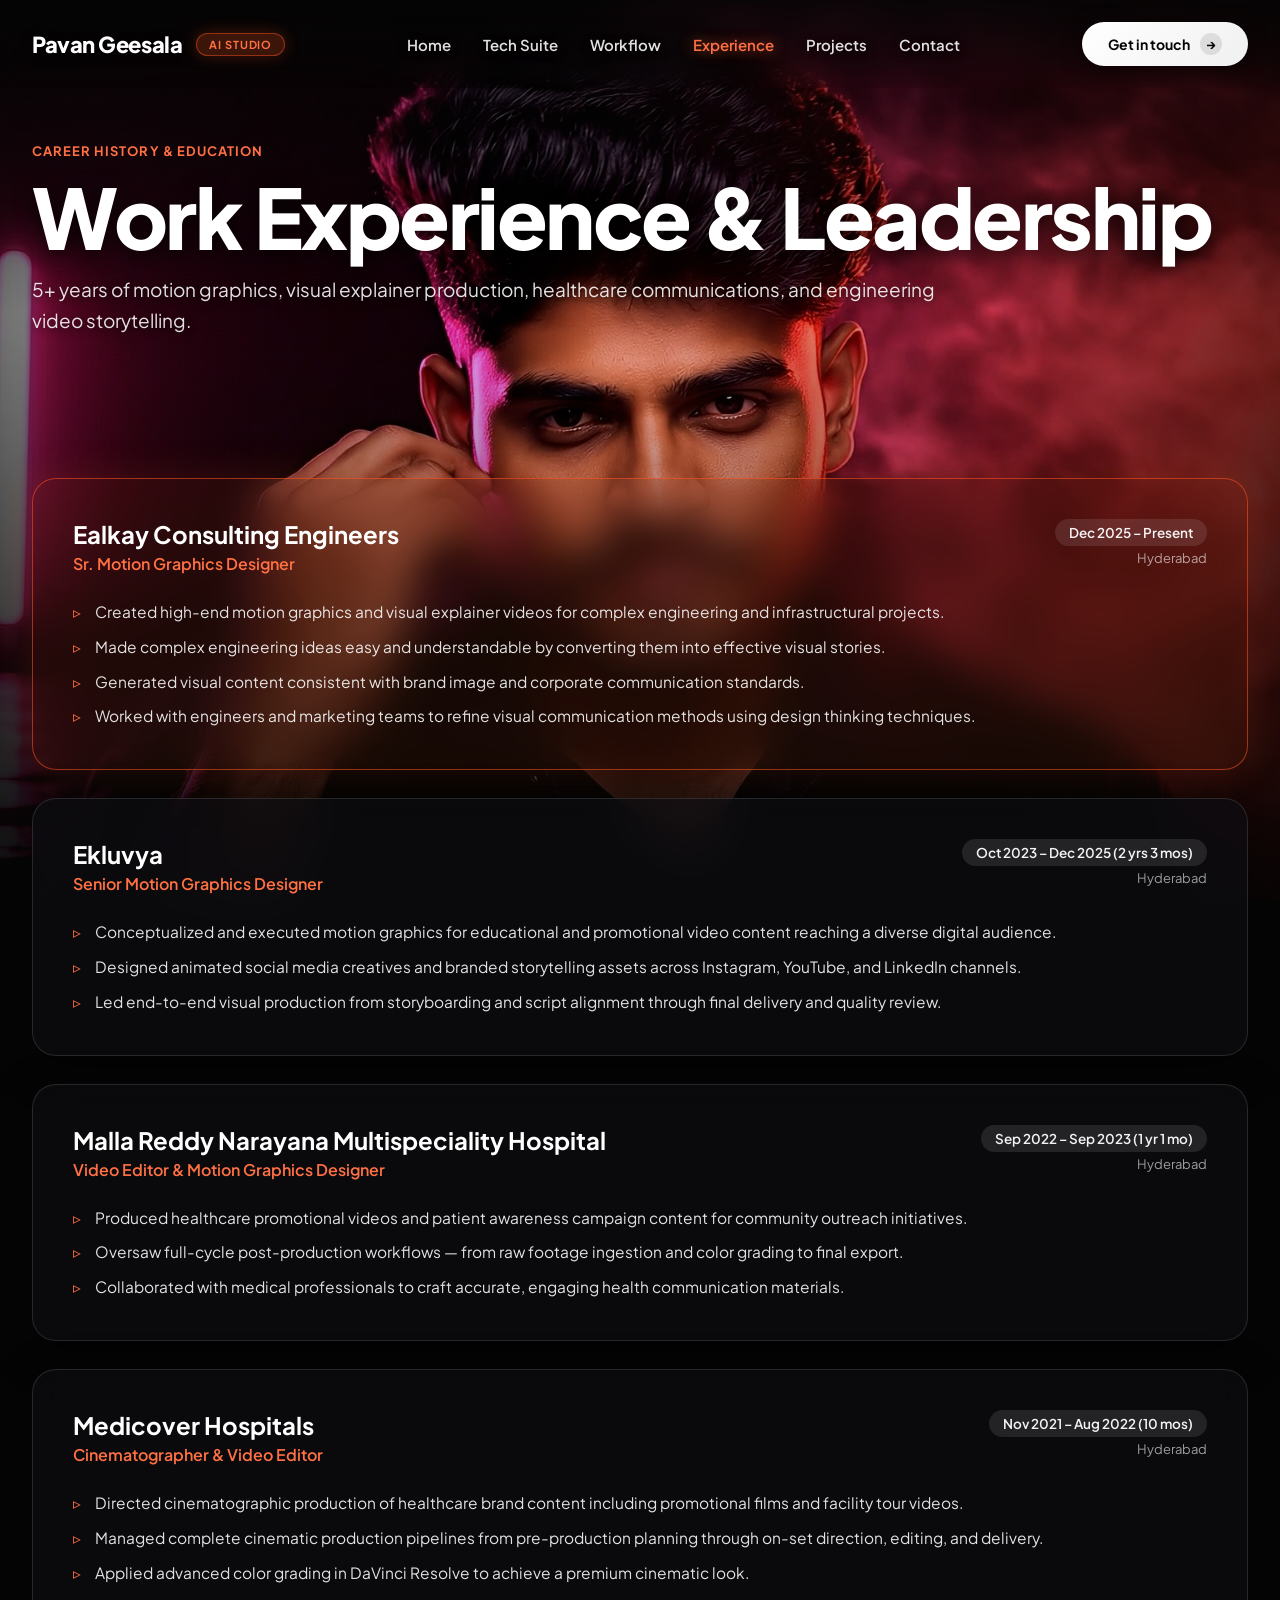
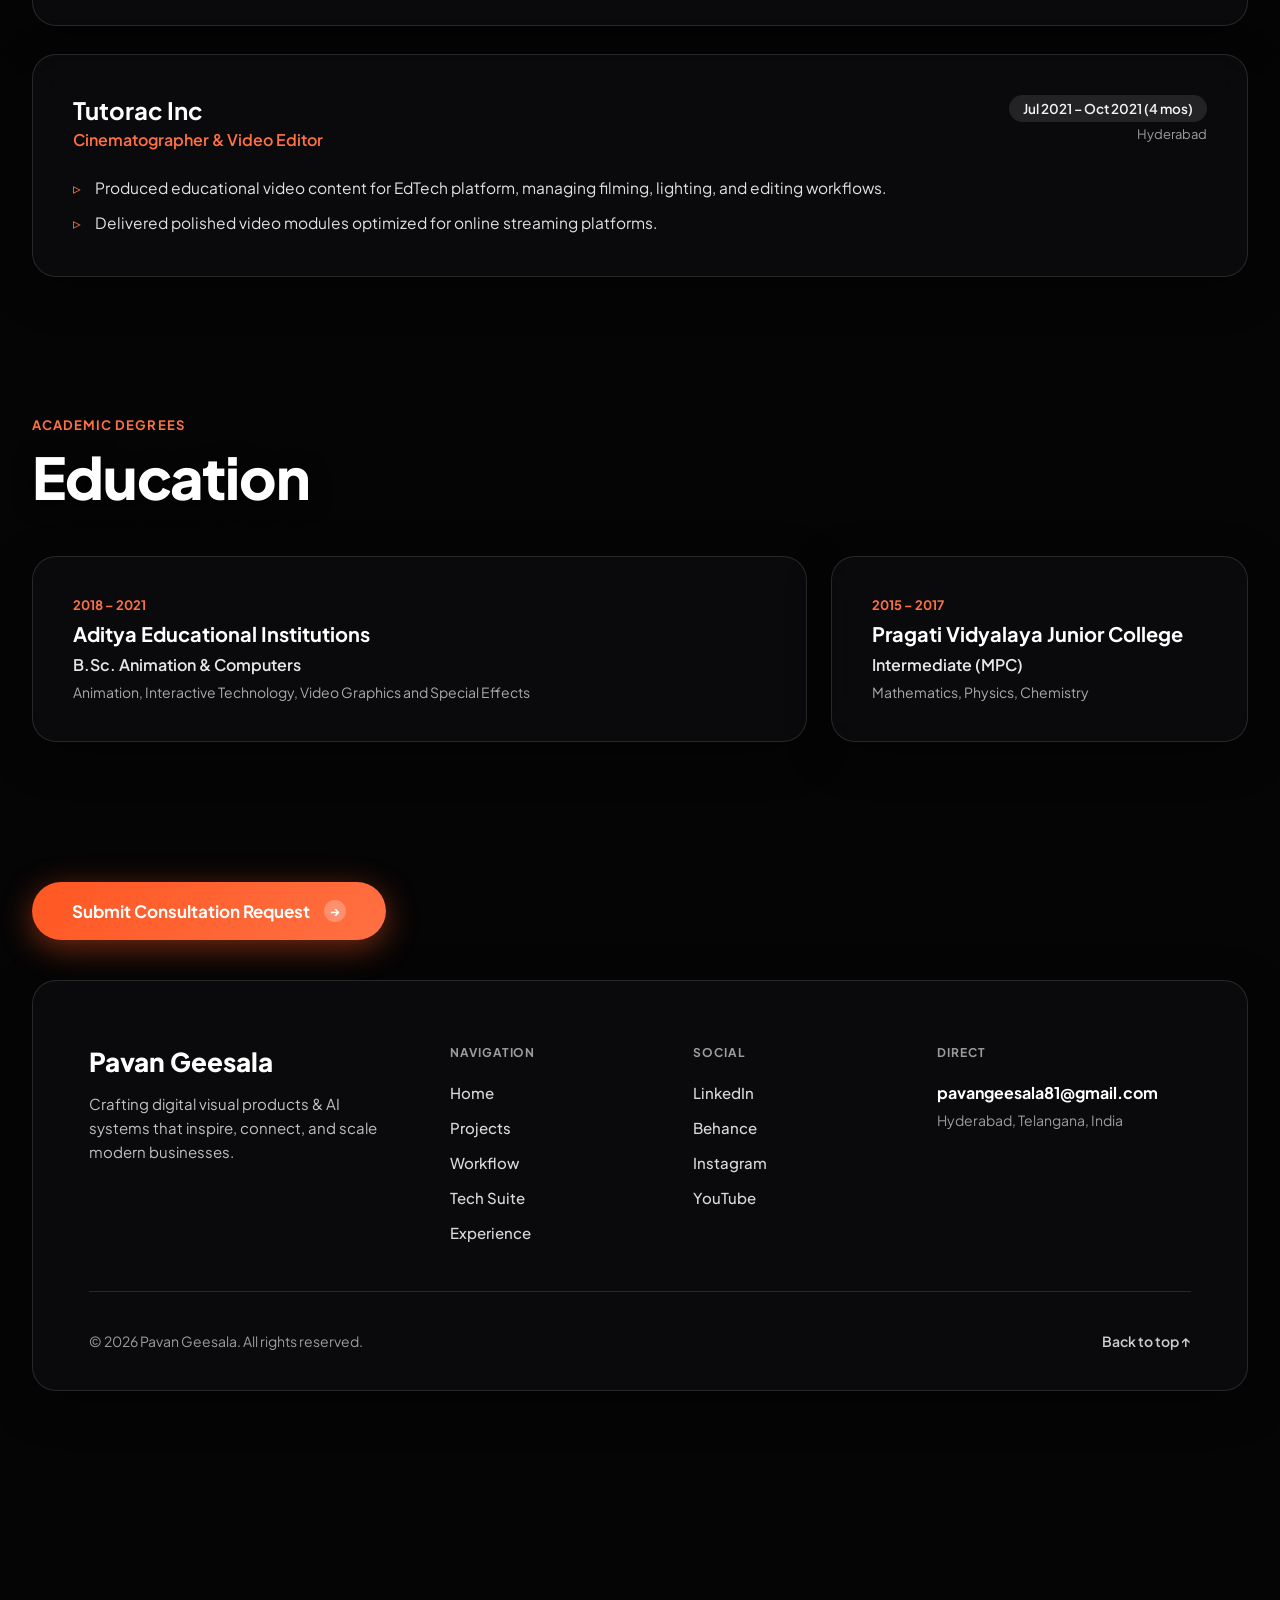
==== experience.html @ ea8c1fdd "Update portfolio case studies, custom visuals, and 240-frame scroll animation" ====
<!DOCTYPE html>
<html lang="en">
<head>
  <meta charset="UTF-8">
  <meta name="viewport" content="width=device-width, initial-scale=1.0">
  <title>Work Experience & Background — Pavan Geesala</title>
  <link rel="stylesheet" href="style.css">
  <link rel="preconnect" href="https://fonts.googleapis.com">
  <link rel="preconnect" href="https://fonts.gstatic.com" crossorigin>
  <link href="https://fonts.googleapis.com/css2?family=Plus+Jakarta+Sans:wght@300;400;500;600;700;800&family=JetBrains+Mono:wght@400;500&display=swap" rel="stylesheet">
</head>
<body>

  <!-- Loading Screen -->
  <div id="loader" class="loader-container">
    <div class="loader-content">
      <div class="spinner"></div>
      <div class="progress-bar-container">
        <div id="progress-bar" class="progress-bar"></div>
      </div>
      <span id="progress-text" class="progress-text">0%</span>
    </div>
  </div>

  <!-- Fixed Canvas background for smooth scroll animation -->
  <canvas id="hero-canvas"></canvas>

  <!-- Ambient Overlay -->
  <div class="canvas-overlay"></div>

  <!-- Fixed Header Navbar -->
  <header class="navbar">
    <div class="brand">
      <a href="index.html" class="logo">Pavan Geesala</a>
      <span class="logo-badge">AI Studio</span>
    </div>
    <nav class="nav-links">
      <a href="index.html">Home</a>
      <a href="tech-suite.html">Tech Suite</a>
      <a href="workflow.html">Workflow</a>
      <a href="experience.html" class="active">Experience</a>
      <a href="projects.html">Projects</a>
      <a href="#contact">Contact</a>
    </nav>
    <a href="#contact" class="btn-cta">
      Get in touch
      <span class="arrow-icon">→</span>
    </a>
  </header>

  <!-- Main Scrollable Content Layer -->
  <div class="content-wrapper">
    
    <section class="page-hero">
      <span class="section-tag">CAREER HISTORY & EDUCATION</span>
      <h1 class="page-title">Work Experience & Leadership</h1>
      <p class="page-subtitle">5+ years of motion graphics, visual explainer production, healthcare communications, and engineering video storytelling.</p>
    </section>

    <!-- Experience Timeline Section -->
    <section class="experience-section">
      <div class="experience-timeline">
        
        <!-- Ealkay Consulting -->
        <div class="exp-card glass-panel highlight-card">
          <div class="exp-header">
            <div>
              <h3>Ealkay Consulting Engineers</h3>
              <span class="exp-role">Sr. Motion Graphics Designer</span>
            </div>
            <div class="exp-time">
              <span class="time-badge">Dec 2025 – Present</span>
              <span class="location-text">Hyderabad</span>
            </div>
          </div>
          <ul class="exp-list">
            <li>Created high-end motion graphics and visual explainer videos for complex engineering and infrastructural projects.</li>
            <li>Made complex engineering ideas easy and understandable by converting them into effective visual stories.</li>
            <li>Generated visual content consistent with brand image and corporate communication standards.</li>
            <li>Worked with engineers and marketing teams to refine visual communication methods using design thinking techniques.</li>
          </ul>
        </div>

        <!-- Ekluvya -->
        <div class="exp-card glass-panel">
          <div class="exp-header">
            <div>
              <h3>Ekluvya</h3>
              <span class="exp-role">Senior Motion Graphics Designer</span>
            </div>
            <div class="exp-time">
              <span class="time-badge">Oct 2023 – Dec 2025 (2 yrs 3 mos)</span>
              <span class="location-text">Hyderabad</span>
            </div>
          </div>
          <ul class="exp-list">
            <li>Conceptualized and executed motion graphics for educational and promotional video content reaching a diverse digital audience.</li>
            <li>Designed animated social media creatives and branded storytelling assets across Instagram, YouTube, and LinkedIn channels.</li>
            <li>Led end-to-end visual production from storyboarding and script alignment through final delivery and quality review.</li>
          </ul>
        </div>

        <!-- Malla Reddy Narayana Multispeciality Hospital -->
        <div class="exp-card glass-panel">
          <div class="exp-header">
            <div>
              <h3>Malla Reddy Narayana Multispeciality Hospital</h3>
              <span class="exp-role">Video Editor & Motion Graphics Designer</span>
            </div>
            <div class="exp-time">
              <span class="time-badge">Sep 2022 – Sep 2023 (1 yr 1 mo)</span>
              <span class="location-text">Hyderabad</span>
            </div>
          </div>
          <ul class="exp-list">
            <li>Produced healthcare promotional videos and patient awareness campaign content for community outreach initiatives.</li>
            <li>Oversaw full-cycle post-production workflows — from raw footage ingestion and color grading to final export.</li>
            <li>Collaborated with medical professionals to craft accurate, engaging health communication materials.</li>
          </ul>
        </div>

        <!-- Medicover Hospitals -->
        <div class="exp-card glass-panel">
          <div class="exp-header">
            <div>
              <h3>Medicover Hospitals</h3>
              <span class="exp-role">Cinematographer & Video Editor</span>
            </div>
            <div class="exp-time">
              <span class="time-badge">Nov 2021 – Aug 2022 (10 mos)</span>
              <span class="location-text">Hyderabad</span>
            </div>
          </div>
          <ul class="exp-list">
            <li>Directed cinematographic production of healthcare brand content including promotional films and facility tour videos.</li>
            <li>Managed complete cinematic production pipelines from pre-production planning through on-set direction, editing, and delivery.</li>
            <li>Applied advanced color grading in DaVinci Resolve to achieve a premium cinematic look.</li>
          </ul>
        </div>

        <!-- Tutorac Inc -->
        <div class="exp-card glass-panel">
          <div class="exp-header">
            <div>
              <h3>Tutorac Inc</h3>
              <span class="exp-role">Cinematographer & Video Editor</span>
            </div>
            <div class="exp-time">
              <span class="time-badge">Jul 2021 – Oct 2021 (4 mos)</span>
              <span class="location-text">Hyderabad</span>
            </div>
          </div>
          <ul class="exp-list">
            <li>Produced educational video content for EdTech platform, managing filming, lighting, and editing workflows.</li>
            <li>Delivered polished video modules optimized for online streaming platforms.</li>
          </ul>
        </div>

      </div>
    </section>

    <!-- Academic Background Section -->
    <section class="education-section">
      <div class="section-head">
        <span class="section-tag">ACADEMIC DEGREES</span>
        <h2 class="section-title">Education</h2>
      </div>

      <div class="edu-grid">
        <div class="edu-card glass-panel">
          <span class="edu-year">2018 – 2021</span>
          <h3>Aditya Educational Institutions</h3>
          <p class="edu-degree">B.Sc. Animation & Computers</p>
          <p class="edu-sub">Animation, Interactive Technology, Video Graphics and Special Effects</p>
        </div>

        <div class="edu-card glass-panel">
          <span class="edu-year">2015 – 2017</span>
          <h3>Pragati Vidyalaya Junior College</h3>
          <p class="edu-degree">Intermediate (MPC)</p>
          <p class="edu-sub">Mathematics, Physics, Chemistry</p>
        </div>
      </div>
    </section>

    <!-- Consultation Bar & Footer -->
    <section id="contact" class="contact-section">
      <div class="consultation-bar">
        <a href="mailto:pavangeesala81@gmail.com" class="btn-consultation">
          Submit Consultation Request
          <span class="arrow-icon">→</span>
        </a>
      </div>

      <footer class="footer-grid glass-panel">
        <div class="footer-col brand-col">
          <h3 class="footer-logo">Pavan Geesala</h3>
          <p class="footer-desc">Crafting digital visual products & AI systems that inspire, connect, and scale modern businesses.</p>
        </div>

        <div class="footer-col">
          <h4 class="footer-heading">NAVIGATION</h4>
          <ul class="footer-links">
            <li><a href="index.html">Home</a></li>
            <li><a href="projects.html">Projects</a></li>
            <li><a href="workflow.html">Workflow</a></li>
            <li><a href="tech-suite.html">Tech Suite</a></li>
            <li><a href="experience.html">Experience</a></li>
          </ul>
        </div>

        <div class="footer-col">
          <h4 class="footer-heading">SOCIAL</h4>
          <ul class="footer-links">
            <li><a href="https://www.linkedin.com/in/pavan-geesala" target="_blank">LinkedIn</a></li>
            <li><a href="https://behance.net" target="_blank">Behance</a></li>
            <li><a href="https://instagram.com" target="_blank">Instagram</a></li>
            <li><a href="https://youtube.com" target="_blank">YouTube</a></li>
          </ul>
        </div>

        <div class="footer-col">
          <h4 class="footer-heading">DIRECT</h4>
          <a href="mailto:pavangeesala81@gmail.com" class="footer-email">pavangeesala81@gmail.com</a>
          <span class="footer-location">Hyderabad, Telangana, India</span>
        </div>

        <div class="footer-bottom">
          <span>© 2026 Pavan Geesala. All rights reserved.</span>
          <a href="#hero" class="back-to-top">Back to top ↑</a>
        </div>
      </footer>
    </section>

  </div>

  <script src="script.js"></script>
</body>
</html>
---- style.css ----
* {
  box-sizing: border-box;
  margin: 0;
  padding: 0;
}

html, body {
  width: 100%;
  min-height: 100vh;
  background-color: #050505;
  color: #ffffff;
  font-family: 'Plus Jakarta Sans', system-ui, -apple-system, BlinkMacSystemFont, sans-serif;
  overflow-x: hidden;
  overflow-y: auto;
  scroll-behavior: smooth;
  -webkit-font-smoothing: antialiased;
  -moz-osx-font-smoothing: grayscale;
}

/* Fixed Canvas Background */
#hero-canvas {
  position: fixed;
  top: 0;
  left: 0;
  width: 100vw;
  height: 100vh;
  object-fit: cover;
  z-index: 1;
  pointer-events: none;
  background-color: #050505;
}

/* Crystal-Clear Ambient Vignette — Leaves Subject Portrait 100% Illuminated & Visibly Sharp */
.canvas-overlay {
  position: fixed;
  top: 0;
  left: 0;
  width: 100vw;
  height: 100vh;
  background: radial-gradient(circle at 50% 45%, rgba(0, 0, 0, 0) 0%, rgba(5, 5, 5, 0.2) 45%, rgba(5, 5, 5, 0.78) 100%),
              linear-gradient(to bottom, rgba(5, 5, 5, 0.45) 0%, rgba(5, 5, 5, 0) 35%, rgba(5, 5, 5, 0.85) 100%);
  pointer-events: none;
  z-index: 2;
}

/* Preloader */
.loader-container {
  position: fixed;
  top: 0;
  left: 0;
  width: 100vw;
  height: 100vh;
  background-color: #050505;
  display: flex;
  justify-content: center;
  align-items: center;
  z-index: 9999;
  transition: opacity 0.6s cubic-bezier(0.16, 1, 0.3, 1), visibility 0.6s;
}

.loader-container.hidden {
  opacity: 0;
  visibility: hidden;
  pointer-events: none;
}

.loader-content {
  display: flex;
  flex-direction: column;
  align-items: center;
  gap: 20px;
  width: 260px;
}

.spinner {
  width: 44px;
  height: 44px;
  border: 3px solid rgba(255, 255, 255, 0.1);
  border-radius: 50%;
  border-top-color: #ff5722;
  animation: spin 0.8s linear infinite;
}

@keyframes spin {
  to { transform: rotate(360deg); }
}

.progress-bar-container {
  width: 100%;
  height: 4px;
  background: rgba(255, 255, 255, 0.1);
  border-radius: 2px;
  overflow: hidden;
}

.progress-bar {
  width: 0%;
  height: 100%;
  background: linear-gradient(90deg, #ff7043, #ff5722);
  border-radius: 2px;
  transition: width 0.15s ease-out;
}

.progress-text {
  font-size: 14px;
  color: rgba(255, 255, 255, 0.85);
  font-weight: 600;
}

/* Fixed Header Navbar */
.navbar {
  position: fixed;
  top: 0;
  left: 0;
  width: 100%;
  display: flex;
  justify-content: space-between;
  align-items: center;
  padding: 22px 64px;
  z-index: 100;
  background: linear-gradient(to bottom, rgba(5, 5, 5, 0.88) 0%, rgba(5, 5, 5, 0.35) 70%, rgba(5, 5, 5, 0) 100%);
  backdrop-filter: blur(16px);
  -webkit-backdrop-filter: blur(16px);
}

.brand {
  display: flex;
  align-items: center;
  gap: 14px;
}

.logo {
  font-size: 22px;
  font-weight: 800;
  letter-spacing: -0.02em;
  color: #ffffff;
  text-decoration: none;
  text-shadow: 0 2px 12px rgba(0, 0, 0, 0.9);
}

.logo-badge {
  font-size: 11px;
  font-weight: 700;
  text-transform: uppercase;
  letter-spacing: 0.08em;
  padding: 4px 12px;
  border-radius: 999px;
  background: rgba(255, 87, 34, 0.22);
  color: #ff7043;
  border: 1px solid rgba(255, 87, 34, 0.45);
  box-shadow: 0 0 16px rgba(255, 87, 34, 0.25);
}

.nav-links {
  display: flex;
  gap: 32px;
  align-items: center;
}

.nav-links a {
  color: rgba(255, 255, 255, 0.88);
  text-decoration: none;
  font-size: 15px;
  font-weight: 600;
  transition: color 0.2s ease, text-shadow 0.2s ease;
  text-shadow: 0 2px 10px rgba(0, 0, 0, 0.9);
}

.nav-links a:hover,
.nav-links a.active {
  color: #ff7043;
  text-shadow: 0 0 14px rgba(255, 112, 67, 0.7);
}

/* Pill CTA Button */
.btn-cta {
  display: inline-flex;
  align-items: center;
  gap: 10px;
  padding: 11px 26px;
  border-radius: 999px;
  background: linear-gradient(135deg, #ffffff, #f0f0f0);
  color: #050505;
  font-weight: 700;
  font-size: 14px;
  text-decoration: none;
  transition: transform 0.2s ease, box-shadow 0.2s ease;
  box-shadow: 0 4px 20px rgba(0, 0, 0, 0.5);
}

.btn-cta:hover {
  transform: translateY(-2px);
  box-shadow: 0 8px 28px rgba(255, 87, 34, 0.5);
}

.arrow-icon {
  display: flex;
  align-items: center;
  justify-content: center;
  width: 22px;
  height: 22px;
  background: rgba(5, 5, 5, 0.1);
  color: #050505;
  border-radius: 50%;
  font-size: 13px;
  font-weight: 700;
}

.btn-consultation .arrow-icon {
  background: rgba(255, 255, 255, 0.25);
  color: #ffffff;
}

/* Glass Panel Component */
.glass-panel {
  background: rgba(14, 14, 18, 0.68);
  backdrop-filter: blur(20px);
  -webkit-backdrop-filter: blur(20px);
  border: 1px solid rgba(255, 255, 255, 0.12);
  border-radius: 24px;
  padding: 40px;
  transition: border-color 0.3s ease, transform 0.3s ease, box-shadow 0.3s ease;
  width: 100%;
  box-shadow: 0 12px 44px rgba(0, 0, 0, 0.4);
}

.glass-panel:hover {
  border-color: rgba(255, 112, 67, 0.55);
  box-shadow: 0 16px 56px rgba(0, 0, 0, 0.5);
}

.glass-panel.highlighted-panel,
.glass-panel.highlight-card {
  border-color: rgba(255, 87, 34, 0.55);
  background: rgba(255, 87, 34, 0.08);
  box-shadow: 0 0 40px rgba(255, 87, 34, 0.15);
}

/* Content Wrapper */
.content-wrapper {
  position: relative;
  z-index: 10;
  width: 100%;
  max-width: 1760px;
  margin: 0 auto;
  padding: 140px 64px 80vh;
  display: flex;
  flex-direction: column;
  gap: 140px;
}

/* Subpage Hero */
.page-hero {
  display: flex;
  flex-direction: column;
  gap: 16px;
  min-height: 22vh;
  justify-content: center;
}

.page-title {
  font-size: clamp(3rem, 6.5vw, 5.2rem);
  font-weight: 800;
  line-height: 1;
  letter-spacing: -0.03em;
  color: #ffffff;
  text-shadow: 0 4px 20px rgba(0, 0, 0, 0.8);
}

.page-subtitle {
  font-size: 19px;
  color: rgba(255, 255, 255, 0.88);
  line-height: 1.6;
  max-width: 950px;
  text-shadow: 0 2px 10px rgba(0, 0, 0, 0.7);
}

/* Hero Section — Floating Left-Aligned Creative Studio Panel */
.hero-section {
  display: flex;
  flex-direction: column;
  gap: 26px;
  min-height: 75vh;
  justify-content: center;
  width: 100%;
  max-width: 740px;
  margin-right: auto;
}

.hero-meta {
  display: flex;
  align-items: center;
  gap: 14px;
  flex-wrap: wrap;
}

.status-pill {
  display: inline-flex;
  align-items: center;
  gap: 10px;
  padding: 8px 20px;
  border-radius: 999px;
  background: rgba(34, 197, 94, 0.2);
  border: 1px solid rgba(34, 197, 94, 0.5);
  color: #4ade80;
  font-size: 14px;
  font-weight: 700;
  backdrop-filter: blur(14px);
  box-shadow: 0 0 24px rgba(34, 197, 94, 0.25);
}

.status-dot {
  width: 8px;
  height: 8px;
  border-radius: 50%;
  background-color: #22c55e;
  box-shadow: 0 0 12px #22c55e;
  animation: pulse 2s infinite;
}

@keyframes pulse {
  0%, 100% { opacity: 1; transform: scale(1); }
  50% { opacity: 0.5; transform: scale(0.85); }
}

.location-pill {
  font-size: 14px;
  font-weight: 600;
  color: rgba(255, 255, 255, 0.95);
  padding: 8px 20px;
  border-radius: 999px;
  background: rgba(14, 14, 18, 0.75);
  border: 1px solid rgba(255, 255, 255, 0.2);
  backdrop-filter: blur(14px);
  box-shadow: 0 4px 16px rgba(0, 0, 0, 0.4);
}

.hero-header-block {
  display: flex;
  flex-direction: column;
  gap: 8px;
}

.hero-name {
  font-size: clamp(3.8rem, 6.8vw, 6.2rem);
  font-weight: 800;
  line-height: 0.98;
  letter-spacing: -0.035em;
  background: linear-gradient(135deg, #ffffff 40%, #ff7043 100%);
  -webkit-background-clip: text;
  -webkit-text-fill-color: transparent;
  filter: drop-shadow(0 4px 20px rgba(0, 0, 0, 0.95));
}

.hero-subtitle {
  font-size: clamp(1.35rem, 2.5vw, 2rem);
  font-weight: 700;
  color: #ff7043;
  margin-top: 8px;
  letter-spacing: -0.01em;
  text-shadow: 0 2px 16px rgba(0, 0, 0, 0.95);
}

.accent-dot {
  color: rgba(255, 255, 255, 0.4);
  margin: 0 6px;
}

.hero-tagline {
  font-size: 18.5px;
  color: rgba(255, 255, 255, 0.92);
  line-height: 1.6;
  max-width: 680px;
  text-shadow: 0 2px 14px rgba(0, 0, 0, 0.9);
  background: rgba(14, 14, 18, 0.55);
  padding: 18px 26px;
  border-radius: 18px;
  backdrop-filter: blur(14px);
  -webkit-backdrop-filter: blur(14px);
  border: 1px solid rgba(255, 255, 255, 0.12);
  border-left: 4px solid #ff7043;
  box-shadow: 0 8px 32px rgba(0, 0, 0, 0.45);
}

.hero-tagline strong {
  color: #ffffff;
}

/* Specialization Chips */
.chips-grid {
  display: flex;
  flex-wrap: wrap;
  gap: 12px;
  margin-top: 6px;
}

.chip {
  padding: 10px 22px;
  border-radius: 999px;
  background: rgba(14, 14, 18, 0.72);
  border: 1px solid rgba(255, 255, 255, 0.18);
  font-size: 14.5px;
  font-weight: 600;
  color: #ffffff;
  backdrop-filter: blur(14px);
  -webkit-backdrop-filter: blur(14px);
  transition: background 0.2s ease, border-color 0.2s ease, transform 0.2s ease;
  box-shadow: 0 4px 16px rgba(0, 0, 0, 0.4);
}

.chip:hover {
  background: rgba(255, 87, 34, 0.28);
  border-color: rgba(255, 87, 34, 0.65);
  transform: translateY(-2px);
}

/* Metrics Row */
.metrics-row {
  display: grid;
  grid-template-columns: repeat(5, 1fr);
  gap: 16px;
  margin-top: 16px;
  width: 100%;
}

.metric-card {
  display: flex;
  flex-direction: column;
  gap: 8px;
  background: rgba(14, 14, 18, 0.72);
  backdrop-filter: blur(16px);
  border: 1px solid rgba(255, 255, 255, 0.14);
  border-radius: 20px;
  padding: 24px;
  width: 100%;
  box-shadow: 0 8px 30px rgba(0, 0, 0, 0.4);
  transition: border-color 0.3s ease, transform 0.3s ease;
}

.metric-card:hover {
  border-color: rgba(255, 112, 67, 0.6);
  transform: translateY(-3px);
}

.metric-num {
  font-size: 2.6rem;
  font-weight: 800;
  color: #ffffff;
  letter-spacing: -0.02em;
  background: linear-gradient(135deg, #ffffff, #ff7043);
  -webkit-background-clip: text;
  -webkit-text-fill-color: transparent;
}

.metric-label {
  font-size: 13px;
  font-weight: 600;
  color: rgba(255, 255, 255, 0.78);
  line-height: 1.4;
}

/* Section Common Titles */
.section-head {
  display: flex;
  flex-direction: column;
  gap: 12px;
  margin-bottom: 48px;
  width: 100%;
}

.section-tag {
  font-size: 13px;
  font-weight: 700;
  letter-spacing: 0.08em;
  color: #ff7043;
}

.section-title {
  font-size: clamp(2.2rem, 4.5vw, 3.6rem);
  font-weight: 800;
  line-height: 1.1;
  letter-spacing: -0.02em;
  color: #ffffff;
  text-shadow: 0 4px 20px rgba(0, 0, 0, 0.8);
}

/* Experience & Brands Marquee Bar */
.trusted-section {
  width: 100%;
}

.trusted-bar {
  display: flex;
  align-items: center;
  justify-content: space-between;
  gap: 40px;
  background: rgba(14, 14, 18, 0.72);
  backdrop-filter: blur(20px);
  border: 1px solid rgba(255, 255, 255, 0.14);
  border-radius: 24px;
  padding: 28px 48px;
  width: 100%;
  box-shadow: 0 10px 36px rgba(0, 0, 0, 0.4);
}

.trusted-label {
  font-size: 13px;
  font-weight: 700;
  text-transform: uppercase;
  letter-spacing: 0.06em;
  color: rgba(255, 255, 255, 0.65);
  line-height: 1.4;
  white-space: nowrap;
}

.brands-marquee {
  display: flex;
  align-items: center;
  justify-content: space-around;
  flex-grow: 1;
  gap: 32px;
  flex-wrap: wrap;
}

.brand-item span {
  font-size: 17px;
  font-weight: 700;
  color: #ffffff;
  letter-spacing: -0.01em;
  text-shadow: 0 2px 8px rgba(0, 0, 0, 0.6);
}

/* Tech Stack Grid */
.tech-grid {
  display: grid;
  grid-template-columns: repeat(3, 1fr);
  gap: 28px;
  width: 100%;
}

.tech-card {
  display: flex;
  flex-direction: column;
  gap: 20px;
  width: 100%;
}

.tech-icon {
  font-size: 36px;
}

.tech-card h3 {
  font-size: 21px;
  font-weight: 700;
  color: #ffffff;
}

.tech-list {
  list-style: none;
  display: flex;
  flex-direction: column;
  gap: 14px;
  margin-top: 8px;
}

.tech-list li {
  font-size: 15.5px;
  color: rgba(255, 255, 255, 0.9);
  display: flex;
  align-items: center;
  gap: 12px;
  font-weight: 500;
}

.tech-list li::before {
  content: "•";
  color: #ff7043;
  font-weight: bold;
  font-size: 20px;
}

/* 12-Stage Pipeline Grid */
.pipeline-grid {
  display: grid;
  grid-template-columns: repeat(6, 1fr);
  gap: 18px;
  width: 100%;
}

.pipe-step {
  background: rgba(14, 14, 18, 0.72);
  backdrop-filter: blur(14px);
  border: 1px solid rgba(255, 255, 255, 0.12);
  border-radius: 18px;
  padding: 24px 16px;
  display: flex;
  flex-direction: column;
  gap: 10px;
  align-items: center;
  text-align: center;
  transition: transform 0.2s ease, border-color 0.2s ease, box-shadow 0.2s ease;
  width: 100%;
}

.pipe-step:hover {
  transform: translateY(-4px);
  border-color: rgba(255, 112, 67, 0.6);
  box-shadow: 0 8px 24px rgba(255, 87, 34, 0.2);
}

.pipe-step.highlight-step {
  border-color: rgba(255, 87, 34, 0.65);
  background: rgba(255, 87, 34, 0.14);
  box-shadow: 0 0 24px rgba(255, 87, 34, 0.2);
}

.step-num {
  font-family: 'JetBrains Mono', monospace;
  font-size: 13px;
  font-weight: 700;
  color: #ff7043;
}

.step-name {
  font-size: 14px;
  font-weight: 700;
  color: #ffffff;
}

/* Case Studies Grid */
.projects-grid {
  display: grid;
  grid-template-columns: repeat(3, 1fr);
  gap: 28px;
  width: 100%;
}

.project-card {
  display: flex;
  flex-direction: column;
  gap: 18px;
  padding: 24px;
  width: 100%;
}

.project-img-wrap {
  width: 100%;
  aspect-ratio: 16 / 10;
  border-radius: 18px;
  overflow: hidden;
}

.project-img-wrap img {
  width: 100%;
  height: 100%;
  object-fit: cover;
  transition: transform 0.5s cubic-bezier(0.16, 1, 0.3, 1);
}

.project-card:hover .project-img-wrap img {
  transform: scale(1.06);
}

.project-info {
  display: flex;
  flex-direction: column;
  gap: 6px;
}

.project-cat {
  font-size: 12px;
  font-weight: 700;
  text-transform: uppercase;
  letter-spacing: 0.06em;
  color: #ff7043;
}

.project-info h3 {
  font-size: 20px;
  font-weight: 700;
  color: #ffffff;
}

.project-info p {
  font-size: 14px;
  color: rgba(255, 255, 255, 0.78);
  line-height: 1.5;
}

.project-tags {
  display: flex;
  flex-wrap: wrap;
  gap: 8px;
  margin-top: 10px;
}

.project-tags span {
  padding: 4px 12px;
  border-radius: 999px;
  background: rgba(255, 255, 255, 0.08);
  border: 1px solid rgba(255, 255, 255, 0.16);
  font-size: 12px;
  font-weight: 600;
  color: rgba(255, 255, 255, 0.95);
}

/* AI Creative Lab */
.lab-section {
  width: 100%;
}

.lab-box {
  padding: 56px;
  background: linear-gradient(135deg, rgba(255, 87, 34, 0.14), rgba(18, 18, 22, 0.75));
  border-color: rgba(255, 87, 34, 0.4);
  width: 100%;
  box-shadow: 0 0 50px rgba(255, 87, 34, 0.15);
}

.lab-content {
  display: flex;
  flex-direction: column;
  gap: 18px;
  max-width: 1000px;
}

.lab-content h2 {
  font-size: 36px;
  font-weight: 800;
  color: #ffffff;
}

.lab-content p {
  font-size: 17px;
  color: rgba(255, 255, 255, 0.88);
  line-height: 1.6;
}

.lab-tags {
  display: flex;
  flex-wrap: wrap;
  gap: 14px;
  margin-top: 14px;
}

.lab-tags span {
  padding: 10px 20px;
  border-radius: 999px;
  background: rgba(255, 255, 255, 0.08);
  border: 1px solid rgba(255, 255, 255, 0.16);
  font-size: 14px;
  font-weight: 600;
  color: #ffffff;
}

/* Experience Timeline */
.experience-timeline {
  display: flex;
  flex-direction: column;
  gap: 28px;
  width: 100%;
}

.exp-card {
  display: flex;
  flex-direction: column;
  gap: 18px;
  width: 100%;
}

.exp-header {
  display: flex;
  justify-content: space-between;
  align-items: flex-start;
  gap: 20px;
  flex-wrap: wrap;
}

.exp-header h3 {
  font-size: 24px;
  font-weight: 700;
  color: #ffffff;
}

.exp-role {
  display: block;
  font-size: 16px;
  font-weight: 600;
  color: #ff7043;
  margin-top: 4px;
}

.exp-time {
  display: flex;
  flex-direction: column;
  align-items: flex-end;
  gap: 4px;
}

.time-badge {
  font-size: 13.5px;
  font-weight: 600;
  color: rgba(255, 255, 255, 0.95);
  padding: 5px 14px;
  border-radius: 999px;
  background: rgba(255, 255, 255, 0.1);
}

.location-text {
  font-size: 13px;
  color: rgba(255, 255, 255, 0.6);
}

.exp-list {
  list-style: none;
  display: flex;
  flex-direction: column;
  gap: 10px;
  margin-top: 8px;
}

.exp-list li {
  font-size: 15.5px;
  color: rgba(255, 255, 255, 0.88);
  line-height: 1.6;
  position: relative;
  padding-left: 22px;
}

.exp-list li::before {
  content: "▹";
  position: absolute;
  left: 0;
  color: #ff7043;
  font-weight: bold;
}

/* Education Section */
.edu-grid {
  display: grid;
  grid-template-columns: 1.3fr 0.7fr;
  gap: 24px;
  width: 100%;
}

.edu-card {
  display: flex;
  flex-direction: column;
  gap: 8px;
}

.edu-year {
  font-size: 13px;
  font-weight: 700;
  color: #ff7043;
}

.edu-card h3 {
  font-size: 20px;
  font-weight: 700;
  color: #ffffff;
}

.edu-degree {
  font-size: 16px;
  font-weight: 600;
  color: rgba(255, 255, 255, 0.9);
}

.edu-sub {
  font-size: 14px;
  color: rgba(255, 255, 255, 0.65);
}

/* Consultation Request Bar */
.consultation-bar {
  display: flex;
  justify-content: flex-start;
  margin-bottom: 40px;
  width: 100%;
}

.btn-consultation {
  display: inline-flex;
  align-items: center;
  gap: 14px;
  padding: 18px 40px;
  border-radius: 999px;
  background: linear-gradient(135deg, #ff5722, #ff7043);
  color: #ffffff;
  font-size: 17px;
  font-weight: 700;
  text-decoration: none;
  box-shadow: 0 8px 32px rgba(255, 87, 34, 0.45);
  transition: transform 0.2s ease, box-shadow 0.2s ease;
}

.btn-consultation:hover {
  transform: translateY(-3px);
  box-shadow: 0 12px 36px rgba(255, 87, 34, 0.6);
}

/* 4-Column Footer */
.footer-grid {
  display: grid;
  grid-template-columns: 1.6fr 1fr 1fr 1.3fr;
  gap: 48px;
  padding: 64px 56px 40px;
  width: 100%;
}

.footer-col {
  display: flex;
  flex-direction: column;
}

.footer-logo {
  font-size: 26px;
  font-weight: 800;
  color: #ffffff;
  margin-bottom: 14px;
}

.footer-desc {
  font-size: 15px;
  color: rgba(255, 255, 255, 0.75);
  line-height: 1.6;
  max-width: 360px;
}

.footer-heading {
  font-size: 12px;
  font-weight: 700;
  letter-spacing: 0.08em;
  color: rgba(255, 255, 255, 0.6);
  margin-bottom: 22px;
}

.footer-links {
  list-style: none;
  display: flex;
  flex-direction: column;
  gap: 14px;
}

.footer-links a {
  color: rgba(255, 255, 255, 0.85);
  text-decoration: none;
  font-size: 15px;
  font-weight: 500;
  transition: color 0.2s ease;
}

.footer-links a:hover {
  color: #ff7043;
}

.footer-email {
  display: block;
  font-size: 16px;
  font-weight: 700;
  color: #ffffff;
  text-decoration: none;
  margin-bottom: 8px;
}

.footer-location {
  font-size: 14px;
  color: rgba(255, 255, 255, 0.6);
}

.footer-bottom {
  grid-column: 1 / -1;
  display: flex;
  justify-content: space-between;
  align-items: center;
  padding-top: 40px;
  border-top: 1px solid rgba(255, 255, 255, 0.12);
  font-size: 14px;
  color: rgba(255, 255, 255, 0.6);
}

.back-to-top {
  color: rgba(255, 255, 255, 0.8);
  text-decoration: none;
  font-weight: 600;
  transition: color 0.2s ease;
}

.back-to-top:hover {
  color: #ff7043;
}

/* Responsive Media Queries */
@media (max-width: 1280px) {
  .content-wrapper {
    padding-left: 32px;
    padding-right: 32px;
  }
  
  .navbar {
    padding-left: 32px;
    padding-right: 32px;
  }
  
  .hub-grid {
    grid-template-columns: repeat(2, 1fr);
  }
}

@media (max-width: 1024px) {
  .hero-section {
    max-width: 100%;
  }

  .tech-grid,
  .projects-grid,
  .pipeline-cards-grid,
  .edu-grid,
  .footer-grid {
    grid-template-columns: repeat(2, 1fr);
  }

  .metrics-row {
    grid-template-columns: repeat(3, 1fr);
  }

  .pipeline-grid {
    grid-template-columns: repeat(3, 1fr);
  }
}

@media (max-width: 768px) {
  .navbar {
    padding: 16px 20px;
  }

  .nav-links {
    display: none;
  }

  .content-wrapper {
    padding: 100px 20px 60vh;
    gap: 90px;
  }

  .tech-grid,
  .projects-grid,
  .pipeline-cards-grid,
  .hub-grid,
  .edu-grid,
  .footer-grid,
  .metrics-row {
    grid-template-columns: 1fr;
  }

  .exp-header {
    flex-direction: column;
    align-items: flex-start;
  }

  .exp-time {
    align-items: flex-start;
  }

  .footer-bottom {
    flex-direction: column;
    gap: 16px;
    align-items: flex-start;
  }
}
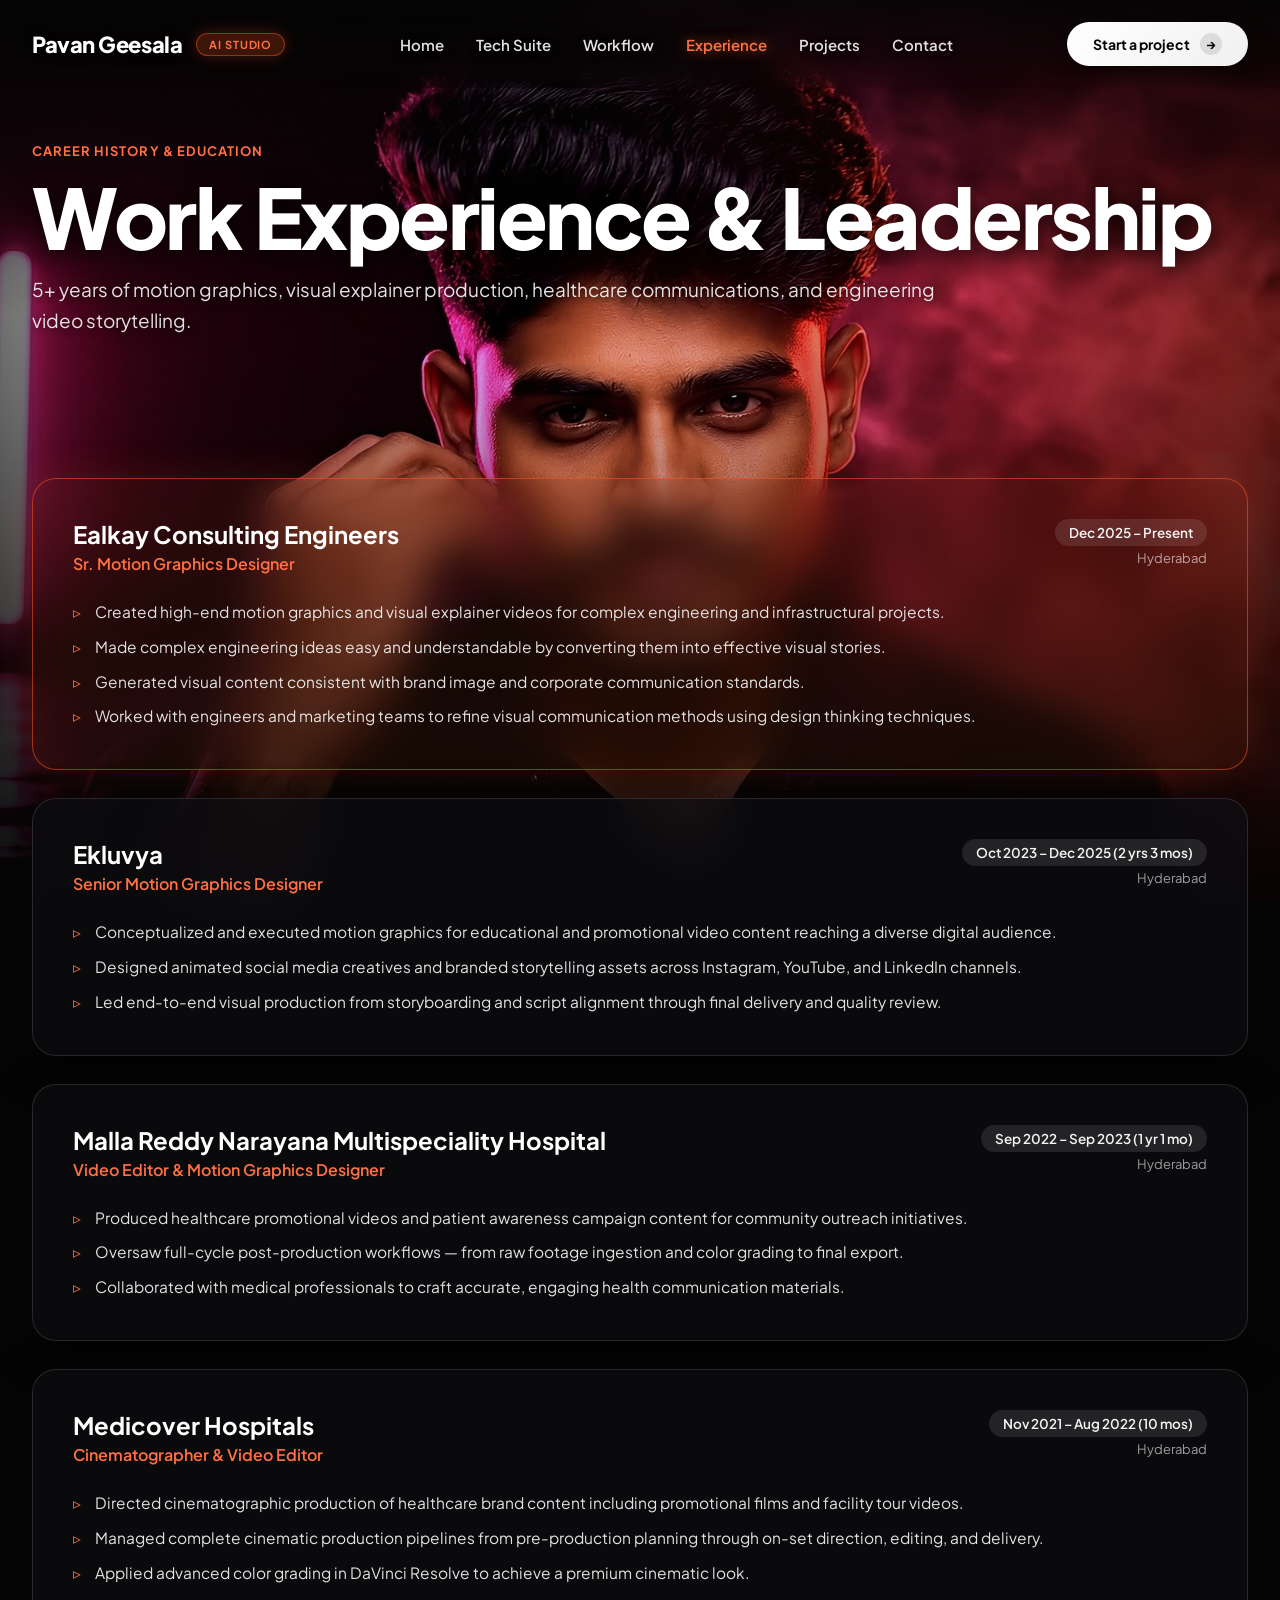
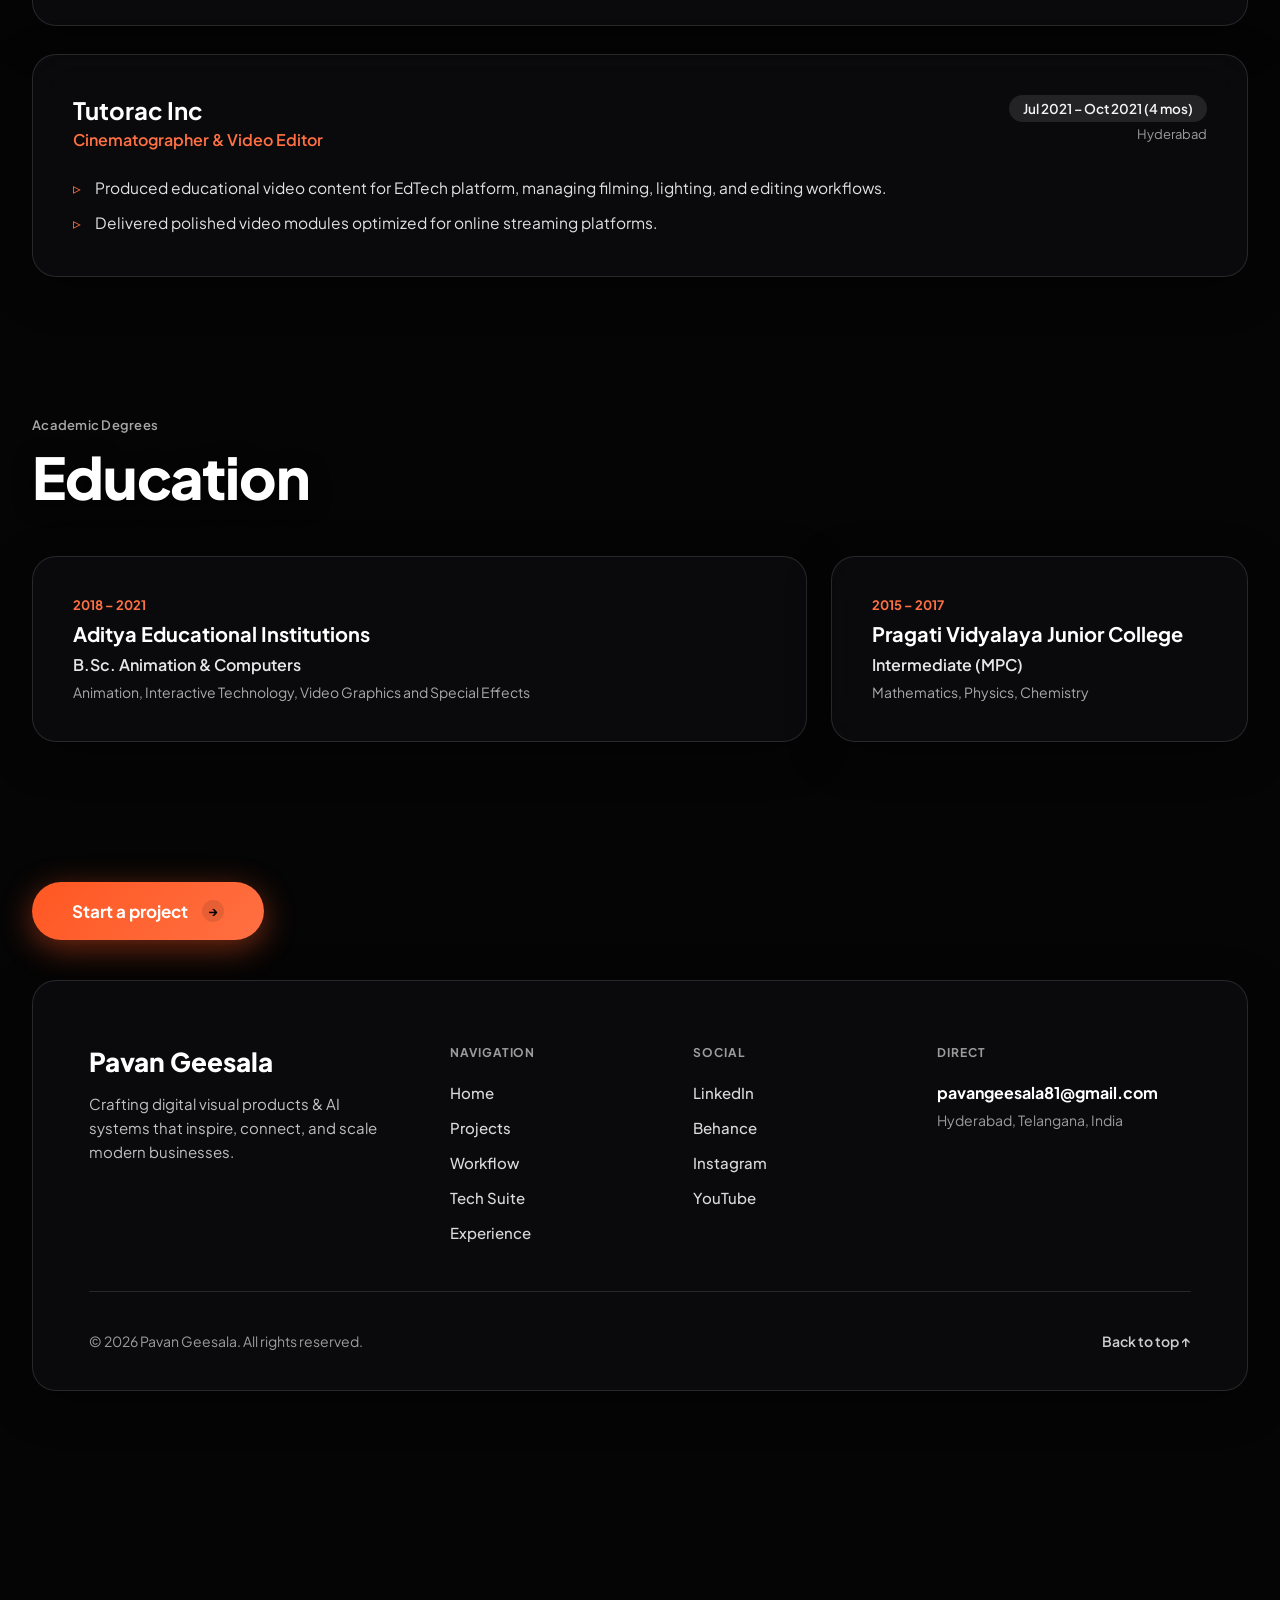
==== commit 31a914ab: "Refactor: Apple-style visual cleanup, SVG icons, unified CTAs, redesigned case study cards, and asse" ====
--- a/experience.html
+++ b/experience.html
@@ -43,7 +43,7 @@
       <a href="#contact">Contact</a>
     </nav>
     <a href="#contact" class="btn-cta">
-      Get in touch
+      Start a project
       <span class="arrow-icon">→</span>
     </a>
   </header>
@@ -162,7 +162,7 @@
     <!-- Academic Background Section -->
     <section class="education-section">
       <div class="section-head">
-        <span class="section-tag">ACADEMIC DEGREES</span>
+        <span class="sub-section-tag">Academic Degrees</span>
         <h2 class="section-title">Education</h2>
       </div>
 
@@ -187,7 +187,7 @@
     <section id="contact" class="contact-section">
       <div class="consultation-bar">
         <a href="mailto:pavangeesala81@gmail.com" class="btn-consultation">
-          Submit Consultation Request
+          Start a project
           <span class="arrow-icon">→</span>
         </a>
       </div>
--- a/style.css
+++ b/style.css
@@ -206,9 +206,24 @@
   font-weight: 700;
 }
 
-.btn-consultation .arrow-icon {
-  background: rgba(255, 255, 255, 0.25);
-  color: #ffffff;
+/* UI Icon Utility */
+.ui-icon {
+  width: 18px;
+  height: 18px;
+  display: inline-block;
+  vertical-align: -3px;
+  stroke-width: 1.75;
+  stroke: currentColor;
+  fill: none;
+  flex-shrink: 0;
+}
+
+.sub-section-tag {
+  font-size: 13px;
+  font-weight: 600;
+  letter-spacing: 0.02em;
+  color: rgba(255, 255, 255, 0.65);
+  text-transform: none;
 }
 
 /* Glass Panel Component */
@@ -638,70 +653,128 @@
 .project-card {
   display: flex;
   flex-direction: column;
-  gap: 18px;
-  padding: 24px;
-  width: 100%;
-}
-
-.project-img-wrap {
-  width: 100%;
-  aspect-ratio: 16 / 10;
+  background: rgba(14, 14, 18, 0.72);
+  backdrop-filter: blur(16px);
+  -webkit-backdrop-filter: blur(16px);
+  border: 1px solid rgba(255, 255, 255, 0.12);
   border-radius: 18px;
   overflow: hidden;
+  box-shadow: none;
+  transition: border-color 0.25s ease, transform 0.25s ease;
+  width: 100%;
+}
+
+.project-card:hover {
+  border-color: rgba(255, 112, 67, 0.5);
+  transform: translateY(-3px);
+}
+
+.project-img-wrap {
+  position: relative;
+  width: 100%;
+  aspect-ratio: 16 / 10;
+  overflow: hidden;
+  background: rgba(0, 0, 0, 0.4);
 }
 
 .project-img-wrap img {
   width: 100%;
   height: 100%;
   object-fit: cover;
-  transition: transform 0.5s cubic-bezier(0.16, 1, 0.3, 1);
+  transition: transform 0.4s ease;
 }
 
 .project-card:hover .project-img-wrap img {
-  transform: scale(1.06);
-}
-
-.project-info {
-  display: flex;
-  flex-direction: column;
-  gap: 6px;
-}
-
-.project-cat {
-  font-size: 12px;
-  font-weight: 700;
-  text-transform: uppercase;
-  letter-spacing: 0.06em;
-  color: #ff7043;
-}
-
-.project-info h3 {
-  font-size: 20px;
-  font-weight: 700;
-  color: #ffffff;
-}
-
-.project-info p {
-  font-size: 14px;
-  color: rgba(255, 255, 255, 0.78);
-  line-height: 1.5;
-}
-
-.project-tags {
-  display: flex;
-  flex-wrap: wrap;
-  gap: 8px;
-  margin-top: 10px;
-}
-
-.project-tags span {
+  transform: scale(1.04);
+}
+
+.project-cat-pill {
+  position: absolute;
+  top: 14px;
+  left: 14px;
   padding: 4px 12px;
   border-radius: 999px;
-  background: rgba(255, 255, 255, 0.08);
-  border: 1px solid rgba(255, 255, 255, 0.16);
+  background: rgba(5, 5, 5, 0.78);
+  backdrop-filter: blur(8px);
+  -webkit-backdrop-filter: blur(8px);
+  border: 1px solid rgba(255, 255, 255, 0.18);
+  font-size: 11px;
+  font-weight: 600;
+  color: #ff7043;
+  letter-spacing: 0.02em;
+}
+
+.project-body {
+  padding: 20px 22px 16px;
+  display: flex;
+  flex-direction: column;
+  gap: 8px;
+  flex-grow: 1;
+}
+
+.project-title {
+  font-size: 18px;
+  font-weight: 600;
+  color: #ffffff;
+  margin: 0;
+}
+
+.project-desc {
+  font-size: 14px;
+  color: rgba(255, 255, 255, 0.72);
+  line-height: 1.45;
+  margin: 0;
+  display: -webkit-box;
+  -webkit-line-clamp: 2;
+  -webkit-box-orient: vertical;
+  overflow: hidden;
+}
+
+.project-tags {
+  display: flex;
+  flex-wrap: wrap;
+  gap: 6px;
+  margin-top: 6px;
+}
+
+.project-tags span {
+  padding: 3px 10px;
+  border-radius: 999px;
+  background: rgba(255, 255, 255, 0.06);
+  border: 1px solid rgba(255, 255, 255, 0.12);
+  font-size: 11.5px;
+  font-weight: 500;
+  color: rgba(255, 255, 255, 0.85);
+}
+
+.project-tags span:nth-child(n+3) {
+  display: none;
+}
+
+.project-footer {
+  display: flex;
+  align-items: center;
+  justify-content: space-between;
+  padding: 12px 22px;
+  border-top: 0.5px solid rgba(255, 255, 255, 0.1);
+  background: rgba(255, 255, 255, 0.02);
+}
+
+.project-footer .footer-label {
   font-size: 12px;
-  font-weight: 600;
-  color: rgba(255, 255, 255, 0.95);
+  color: rgba(255, 255, 255, 0.5);
+  font-weight: 500;
+}
+
+.project-footer .footer-action {
+  font-size: 13px;
+  font-weight: 600;
+  color: #ff7043;
+  transition: color 0.2s ease;
+}
+
+.project-card:hover .project-footer .footer-action {
+  color: #ff8a65;
 }
 
 /* AI Creative Lab */
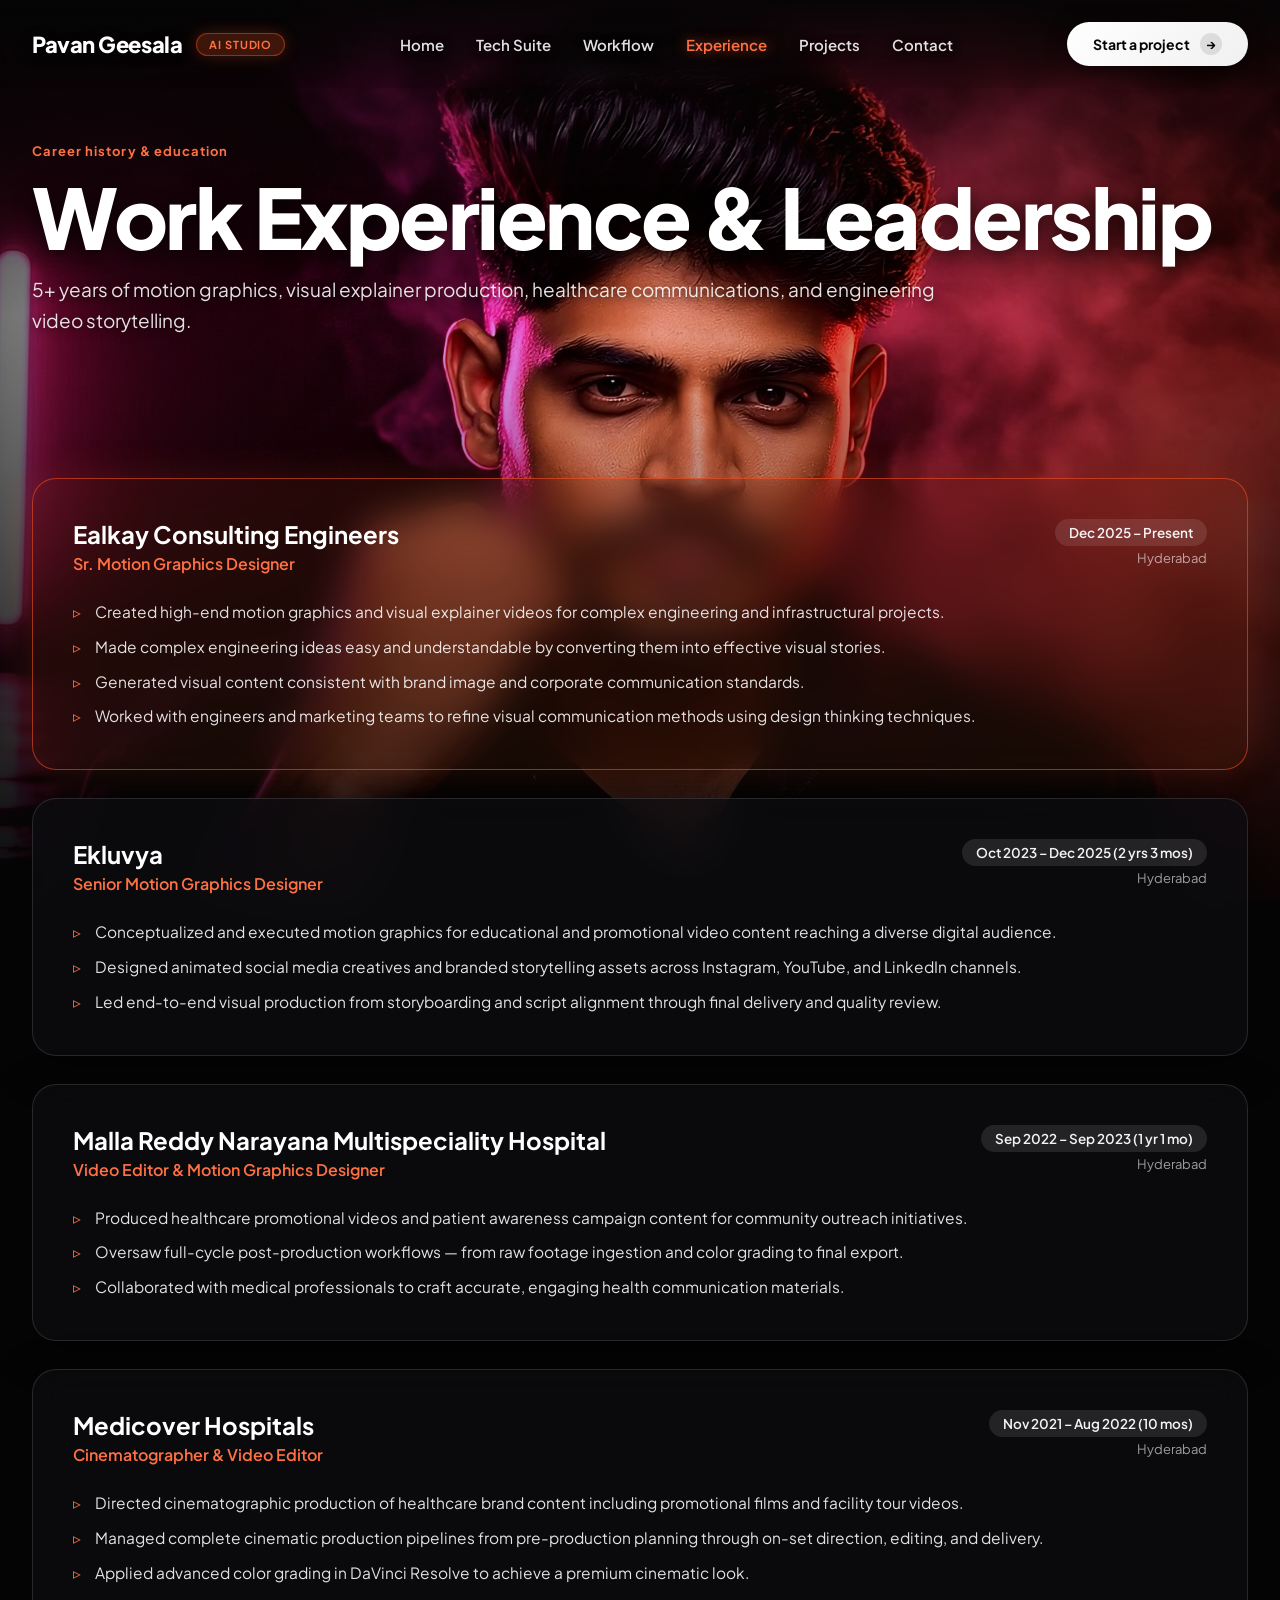
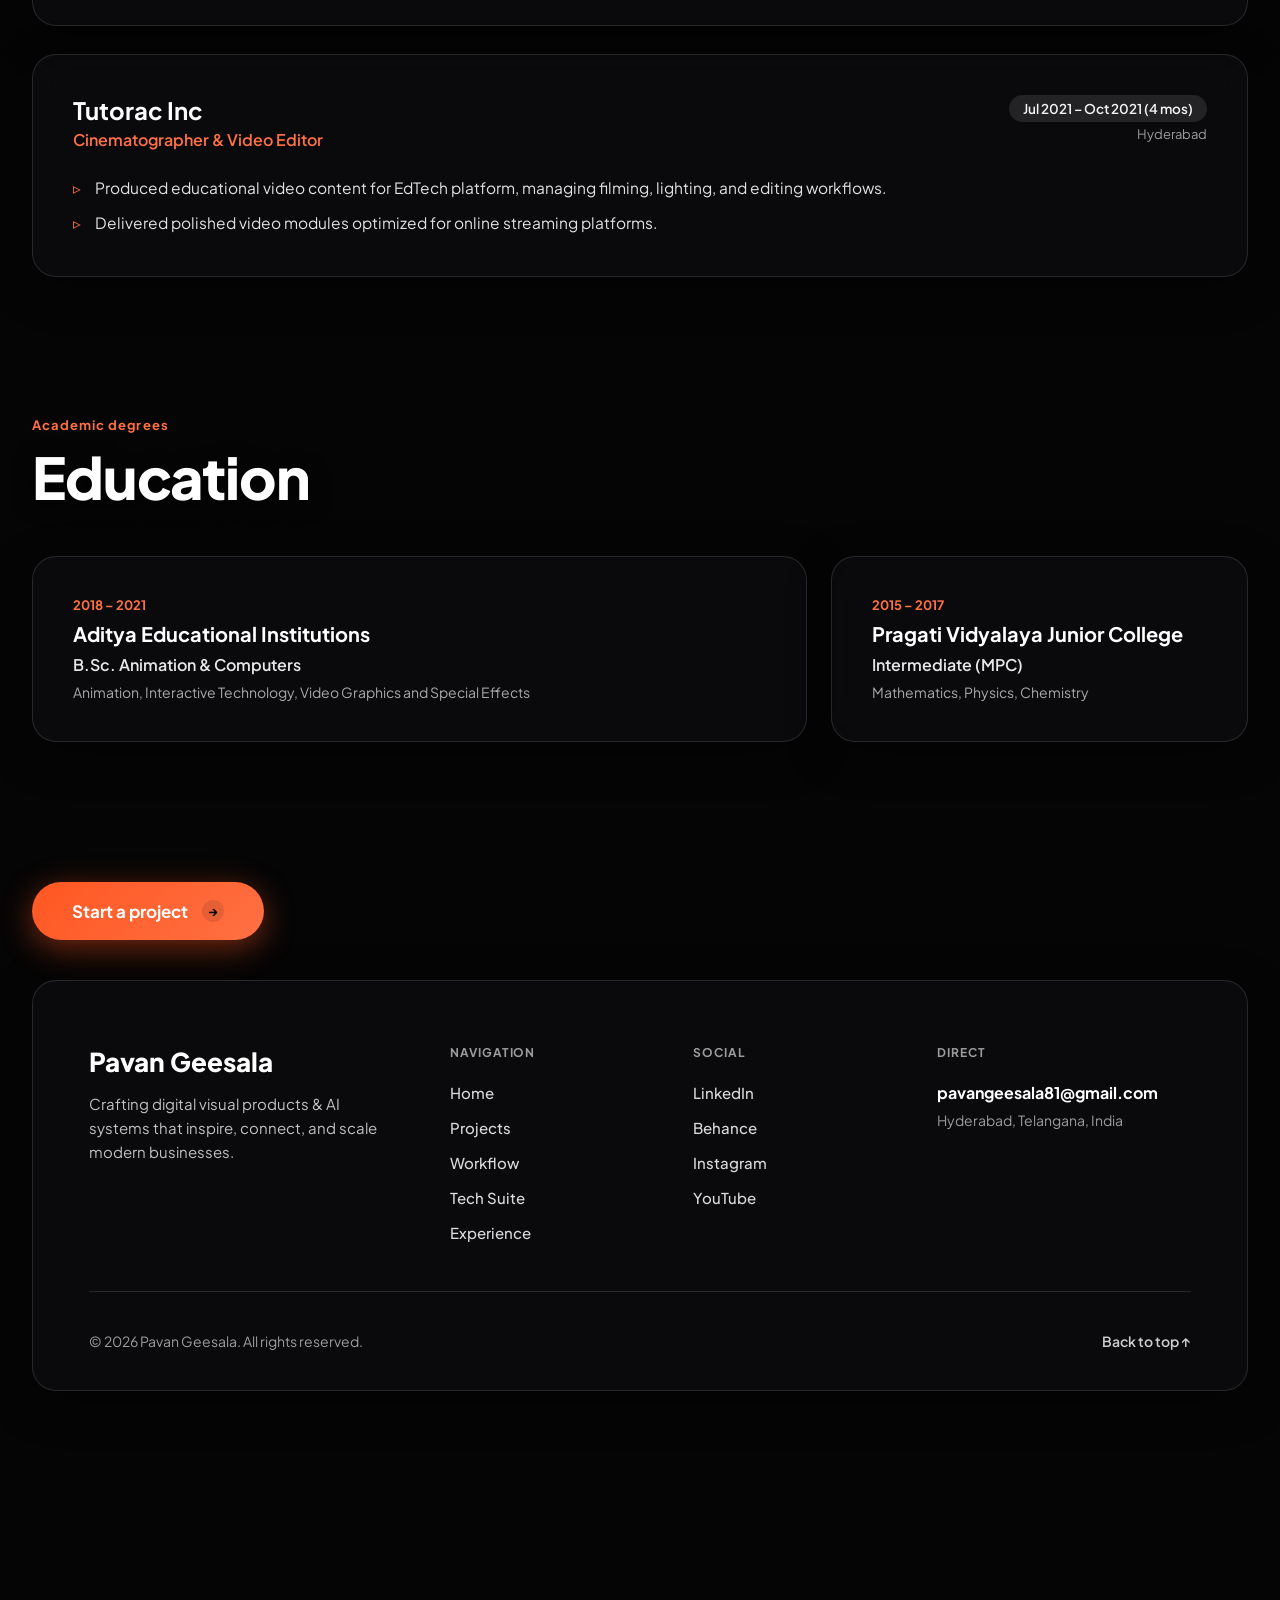
==== commit ef7e8239: "Style: Standardize section eyebrow labels to sentence case" ====
--- a/experience.html
+++ b/experience.html
@@ -52,7 +52,7 @@
   <div class="content-wrapper">
     
     <section class="page-hero">
-      <span class="section-tag">CAREER HISTORY & EDUCATION</span>
+      <span class="section-tag">Career history & education</span>
       <h1 class="page-title">Work Experience & Leadership</h1>
       <p class="page-subtitle">5+ years of motion graphics, visual explainer production, healthcare communications, and engineering video storytelling.</p>
     </section>
@@ -162,7 +162,7 @@
     <!-- Academic Background Section -->
     <section class="education-section">
       <div class="section-head">
-        <span class="sub-section-tag">Academic Degrees</span>
+        <span class="section-tag">Academic degrees</span>
         <h2 class="section-title">Education</h2>
       </div>
 
--- a/style.css
+++ b/style.css
@@ -220,10 +220,9 @@
 
 .sub-section-tag {
   font-size: 13px;
-  font-weight: 600;
-  letter-spacing: 0.02em;
-  color: rgba(255, 255, 255, 0.65);
-  text-transform: none;
+  font-weight: 700;
+  letter-spacing: 0.08em;
+  color: #ff7043;
 }
 
 /* Glass Panel Component */
@@ -521,7 +520,6 @@
 .trusted-label {
   font-size: 13px;
   font-weight: 700;
-  text-transform: uppercase;
   letter-spacing: 0.06em;
   color: rgba(255, 255, 255, 0.65);
   line-height: 1.4;
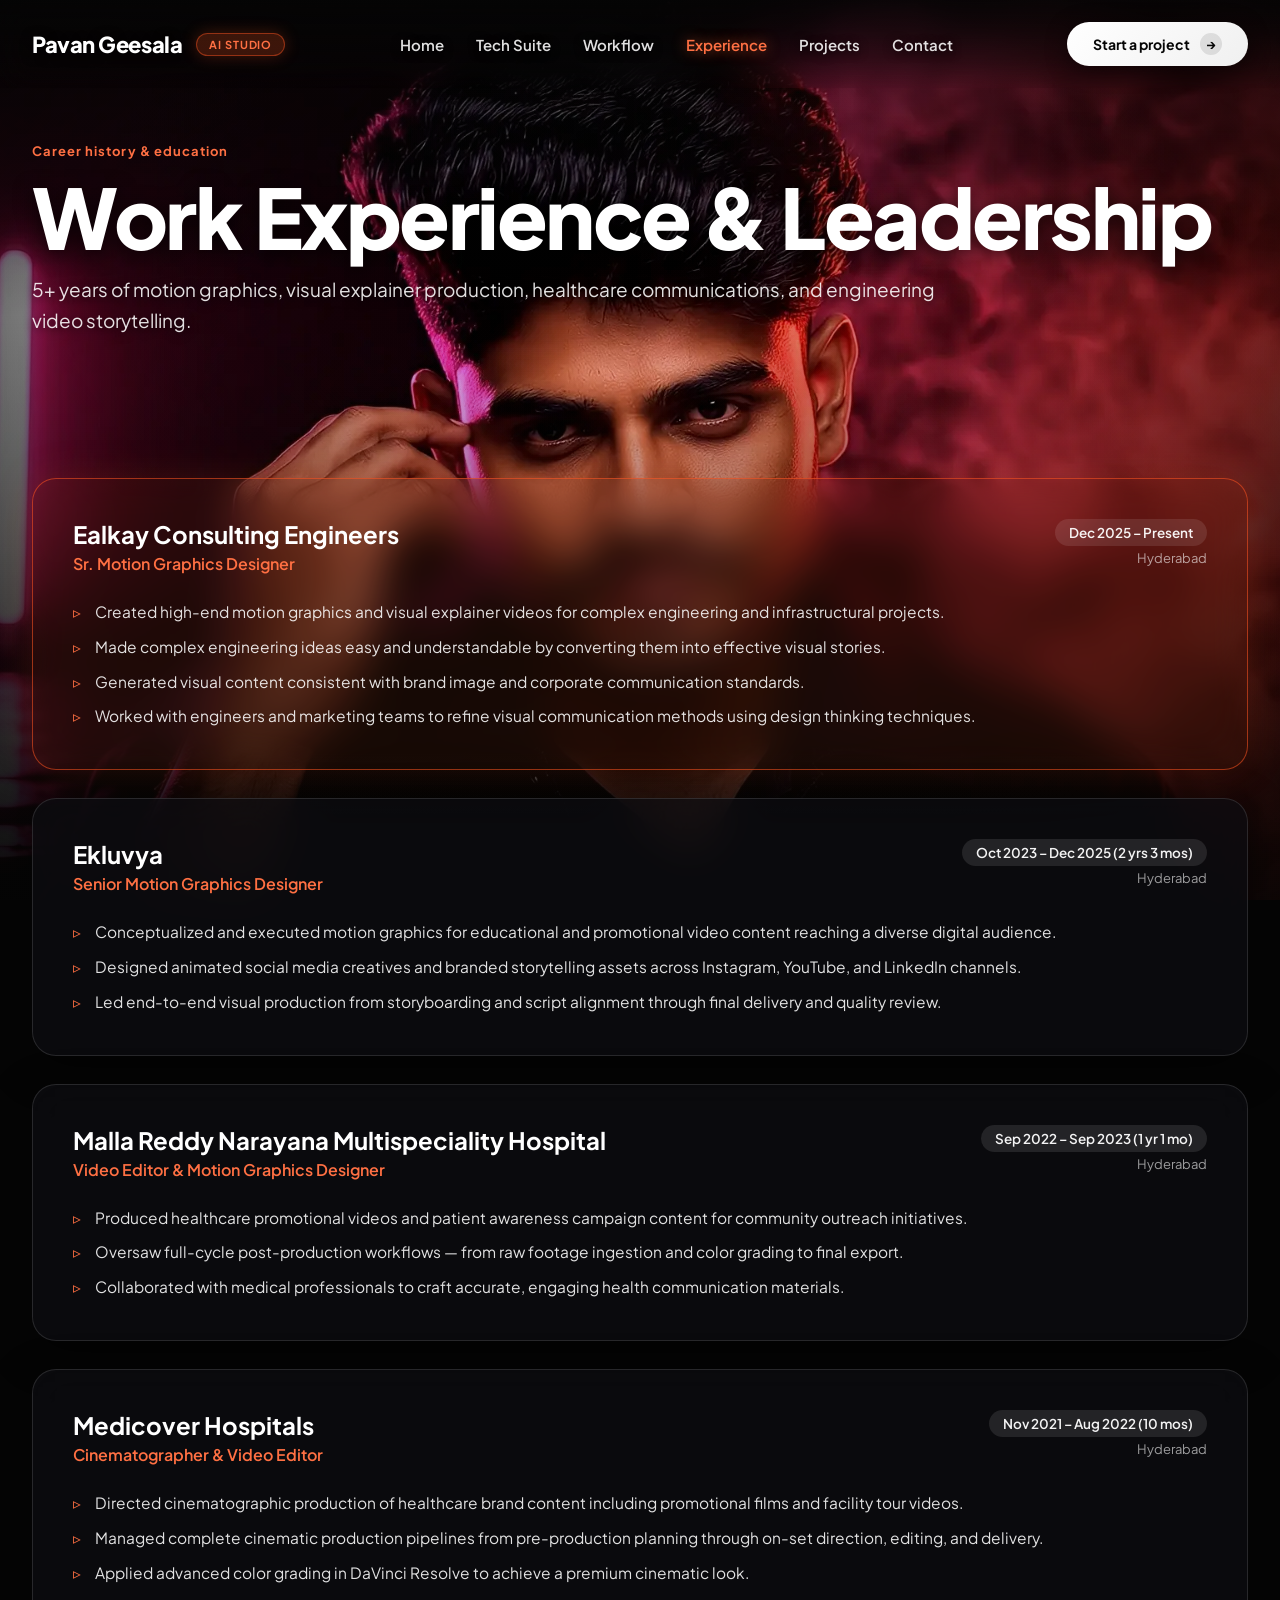
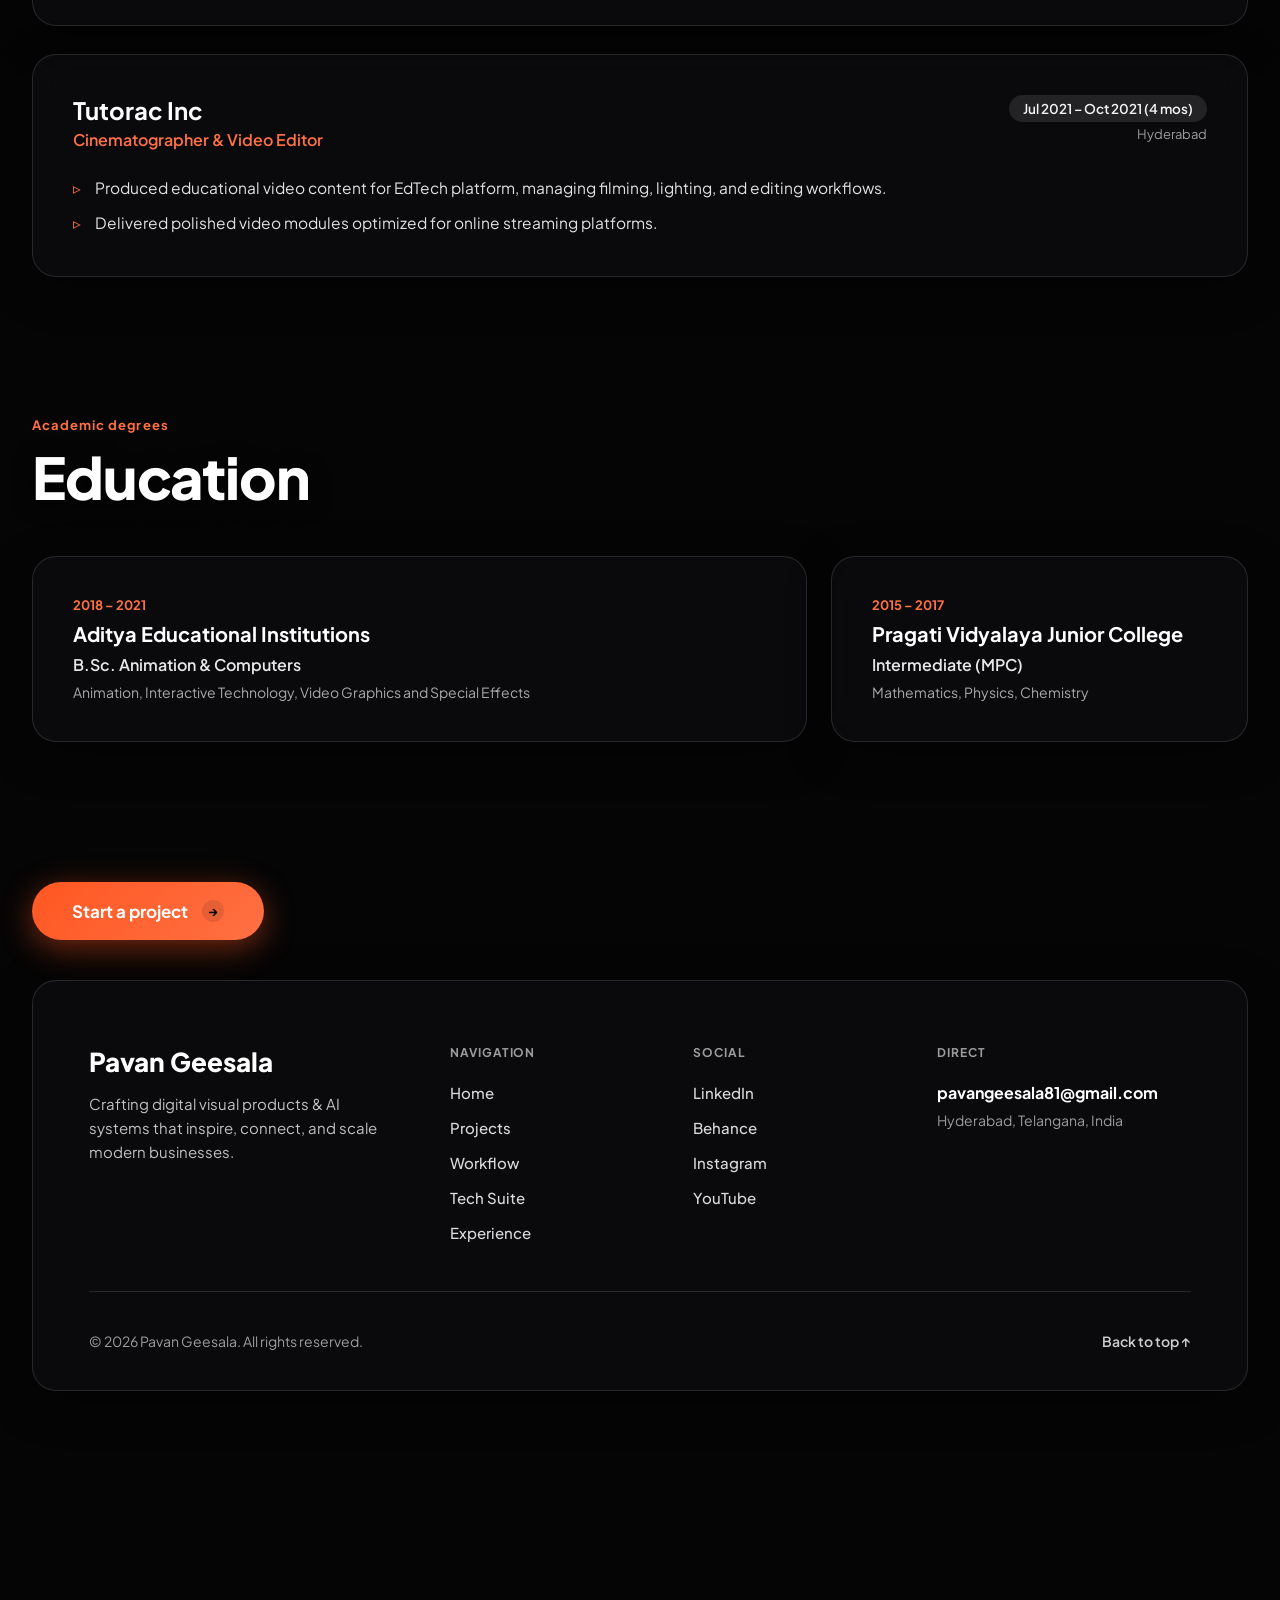
==== commit a91cec0c: "Perf: Instant preloader resolution, WebP image conversion, lazy-loading, and resource hints" ====
--- a/experience.html
+++ b/experience.html
@@ -234,6 +234,6 @@
 
   </div>
 
-  <script src="script.js"></script>
+  <script src="script.js" defer></script>
 </body>
 </html>
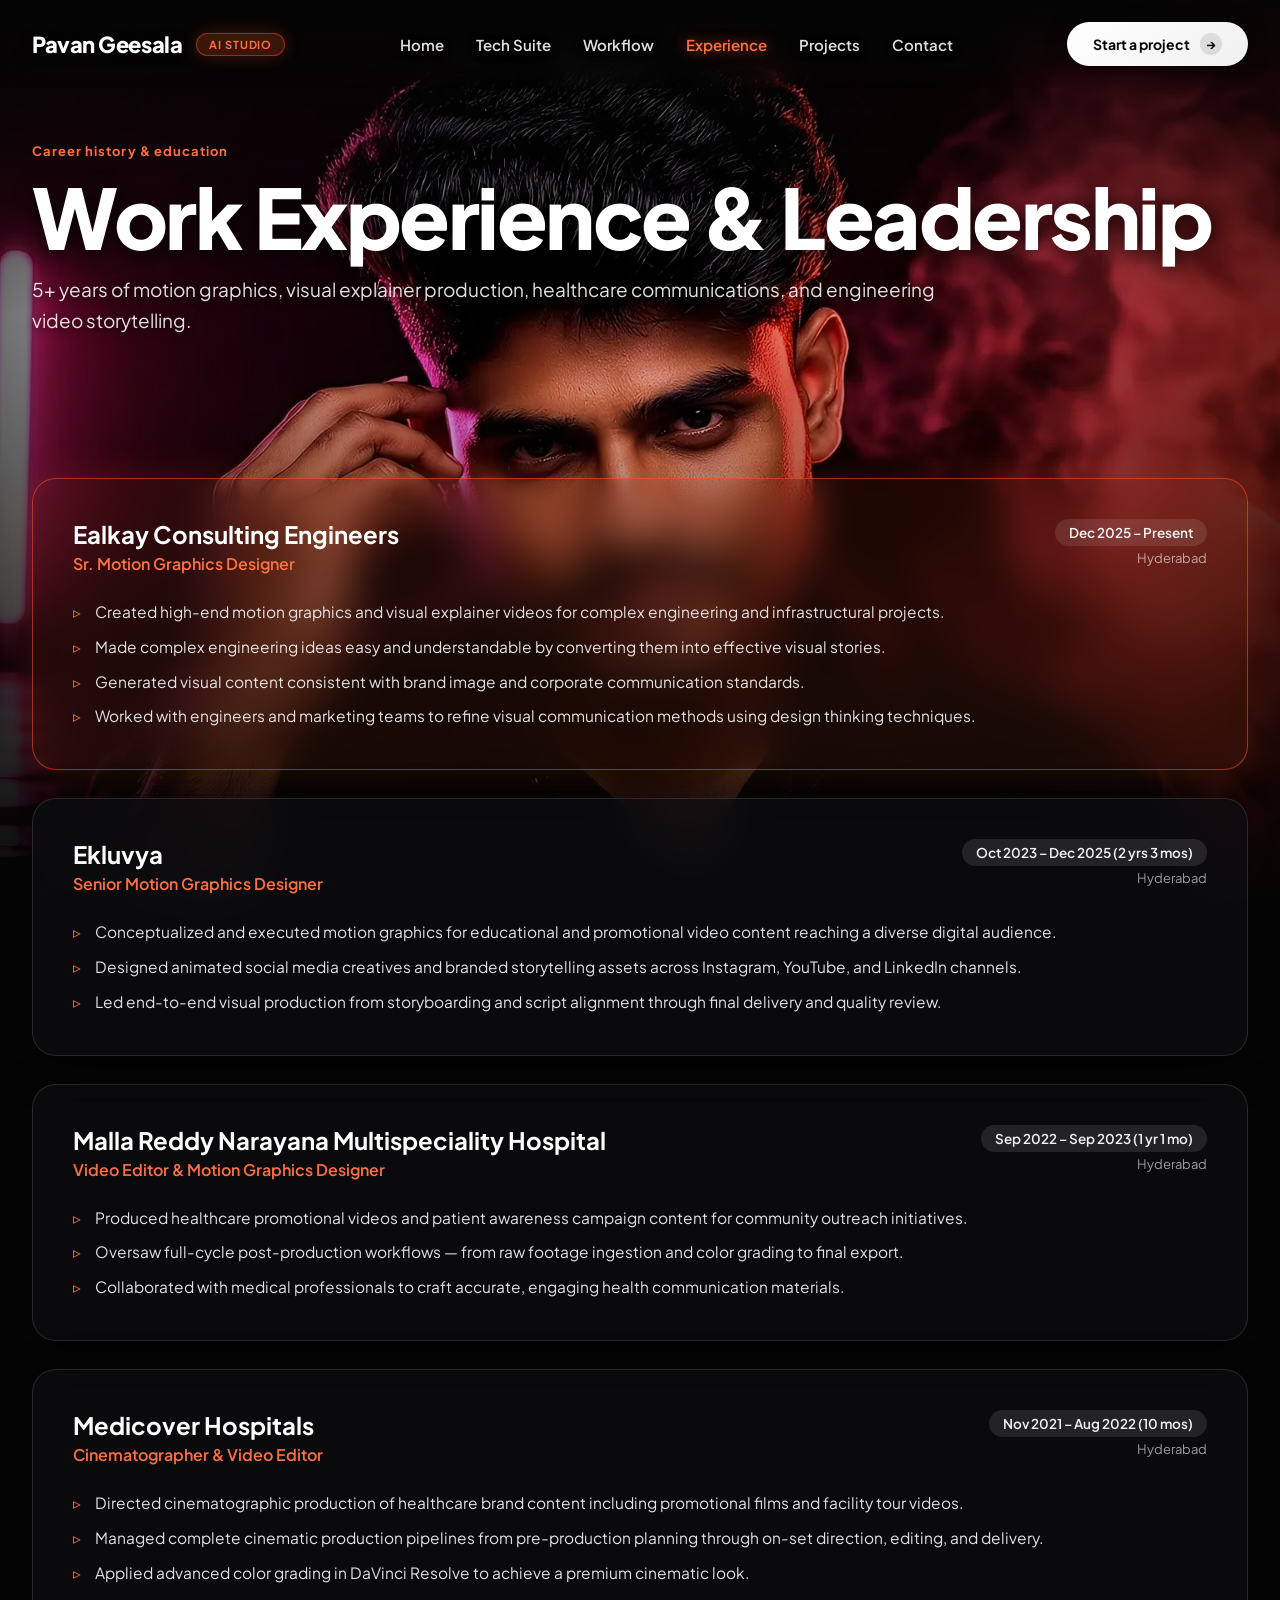
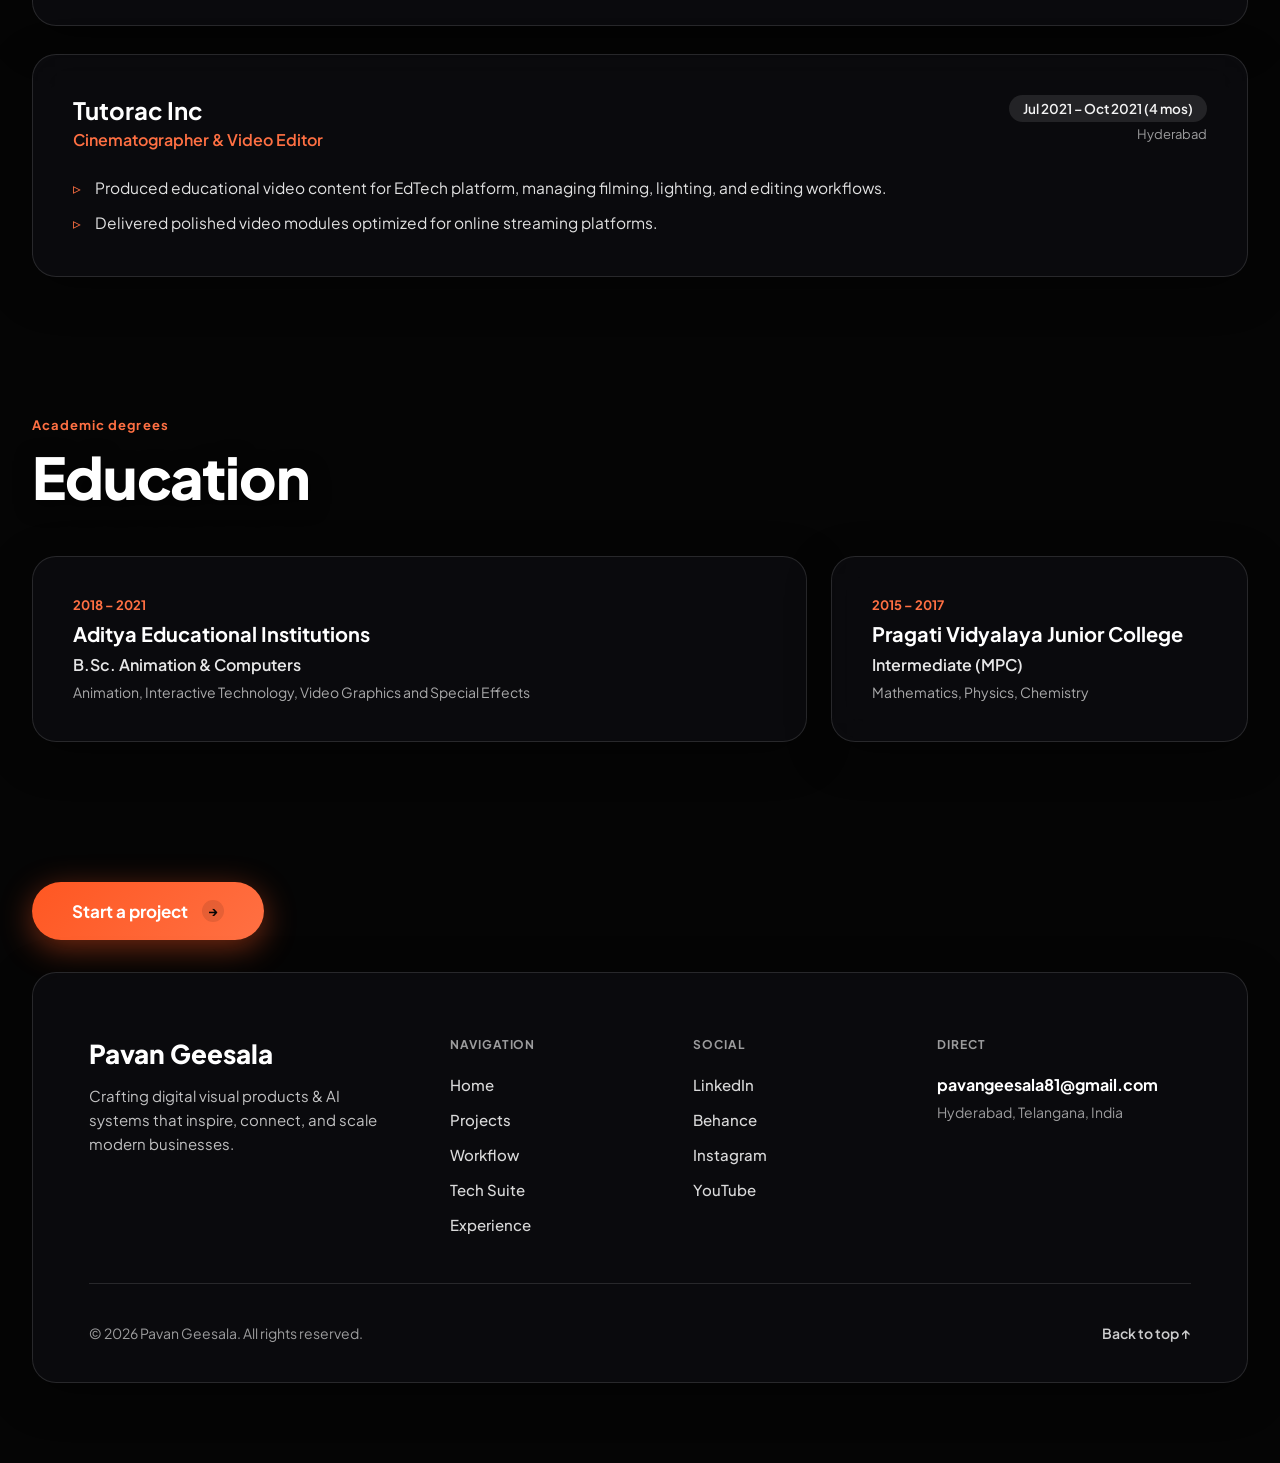
==== commit d7d1581e: "security: add rel=noopener to external links and configure HTTP security headers in vercel.json" ====
--- a/experience.html
+++ b/experience.html
@@ -212,10 +212,10 @@
         <div class="footer-col">
           <h4 class="footer-heading">SOCIAL</h4>
           <ul class="footer-links">
-            <li><a href="https://www.linkedin.com/in/pavan-geesala" target="_blank">LinkedIn</a></li>
-            <li><a href="https://behance.net" target="_blank">Behance</a></li>
-            <li><a href="https://instagram.com" target="_blank">Instagram</a></li>
-            <li><a href="https://youtube.com" target="_blank">YouTube</a></li>
+            <li><a href="https://www.linkedin.com/in/pavan-geesala" target="_blank" rel="noopener noreferrer">LinkedIn</a></li>
+            <li><a href="https://behance.net" target="_blank" rel="noopener noreferrer">Behance</a></li>
+            <li><a href="https://instagram.com" target="_blank" rel="noopener noreferrer">Instagram</a></li>
+            <li><a href="https://youtube.com" target="_blank" rel="noopener noreferrer">YouTube</a></li>
           </ul>
         </div>
 
--- a/style.css
+++ b/style.css
@@ -257,11 +257,14 @@
   width: 100%;
   max-width: 1760px;
   margin: 0 auto;
-  padding: 140px 64px 80vh;
+  padding: 140px 64px 80px;
   display: flex;
   flex-direction: column;
   gap: 140px;
-}
+  min-height: 100vh;
+  justify-content: space-between;
+}
+
 
 /* Subpage Hero */
 .page-hero {
@@ -943,11 +946,22 @@
   color: rgba(255, 255, 255, 0.65);
 }
 
+/* Contact & Footer Section Wrapper */
+.contact-section {
+  width: 100%;
+  margin-top: auto;
+  display: flex;
+  flex-direction: column;
+  gap: 32px;
+  position: relative;
+  z-index: 10;
+}
+
 /* Consultation Request Bar */
 .consultation-bar {
   display: flex;
   justify-content: flex-start;
-  margin-bottom: 40px;
+  margin-bottom: 0;
   width: 100%;
 }
 
@@ -1111,7 +1125,7 @@
   }
 
   .content-wrapper {
-    padding: 100px 20px 60vh;
+    padding: 100px 20px 48px;
     gap: 90px;
   }
 
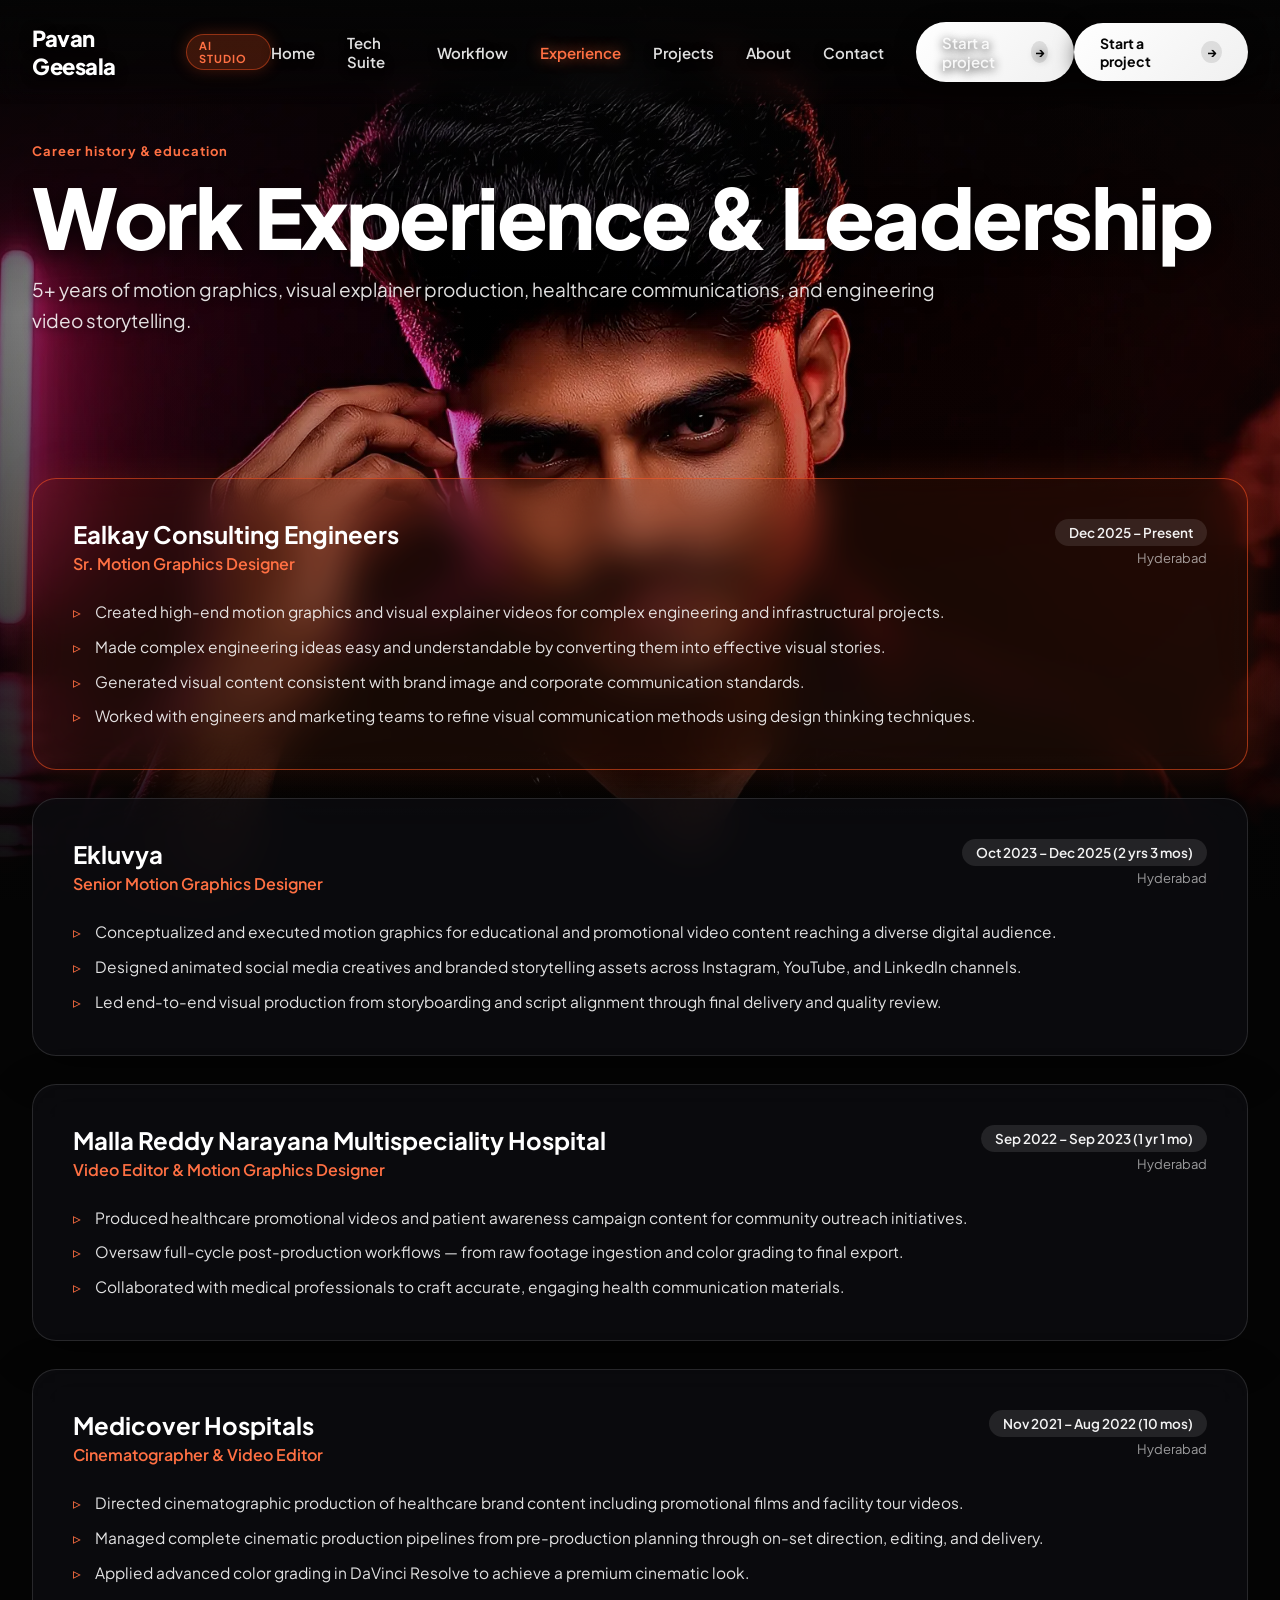
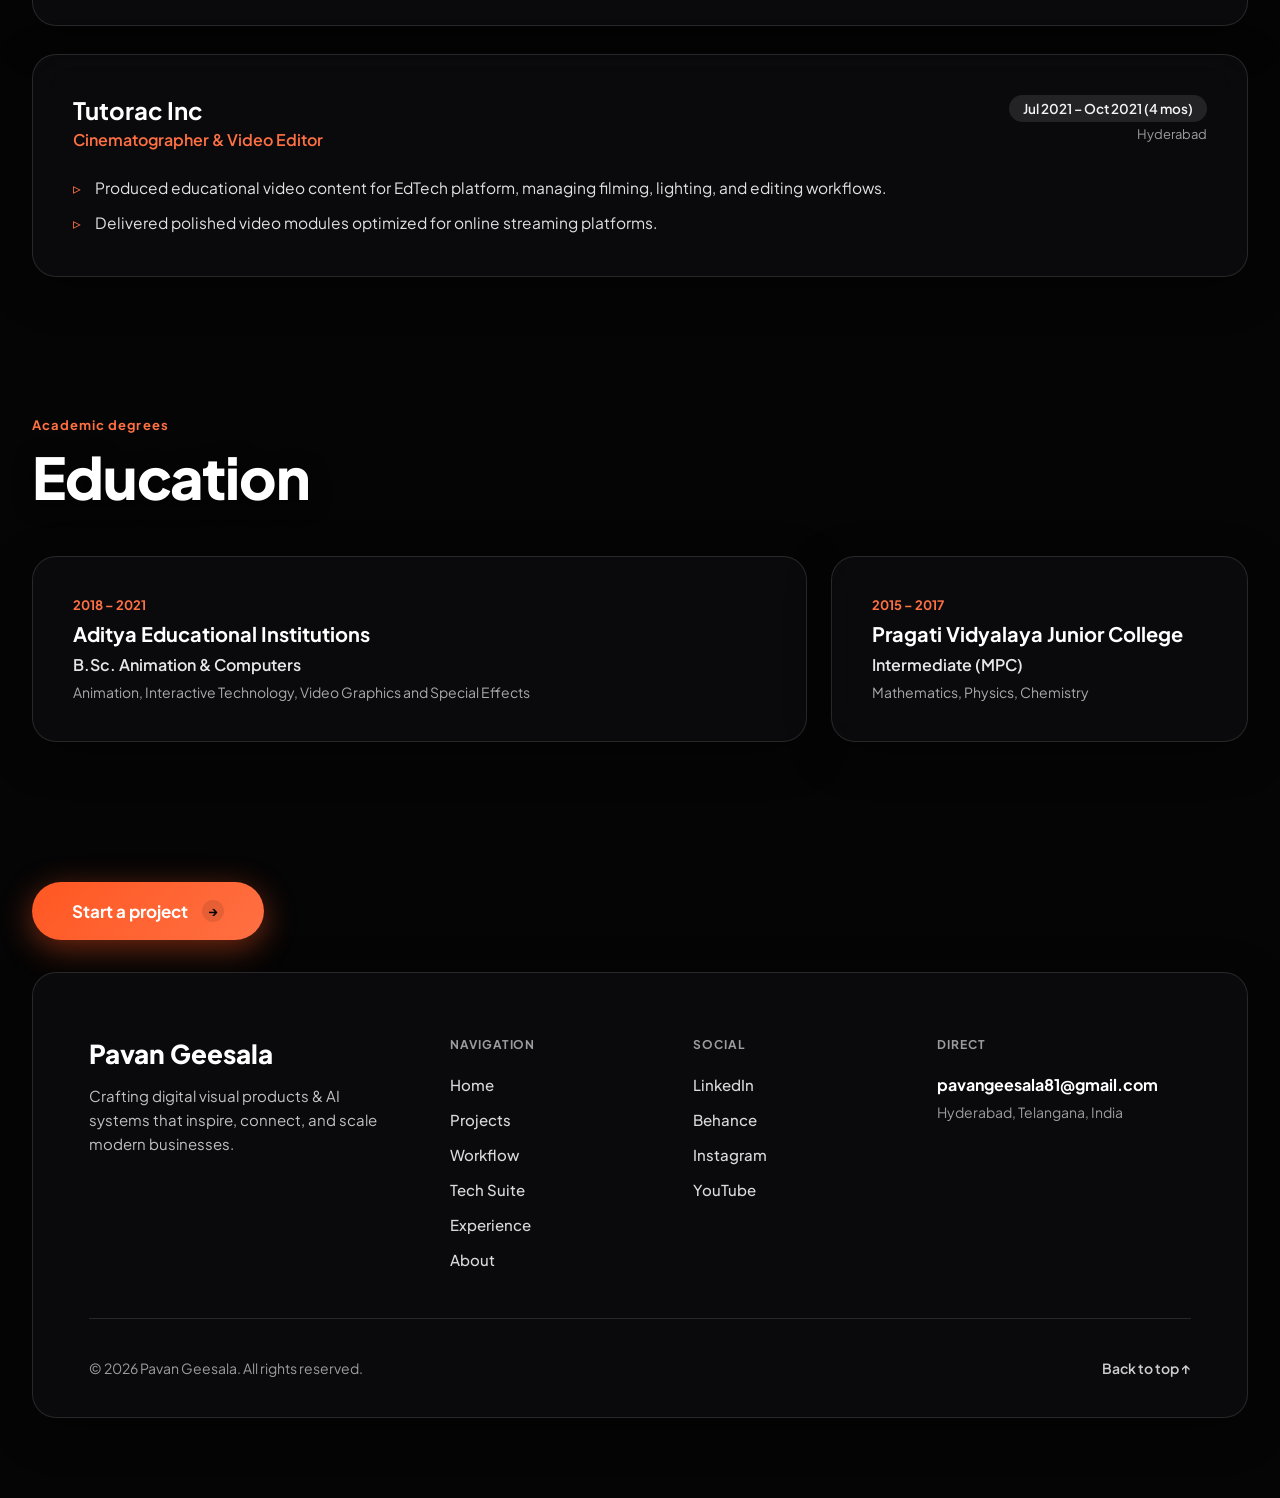
==== commit 93220cd9: "fix(mobile): resolve responsive layout defects in hero, brands marquee, and footer" ====
--- a/experience.html
+++ b/experience.html
@@ -4,6 +4,22 @@
   <meta charset="UTF-8">
   <meta name="viewport" content="width=device-width, initial-scale=1.0">
   <title>Work Experience & Background — Pavan Geesala</title>
+  <meta name="description" content="Professional background, career timeline, and leadership history of Pavan Geesala — Senior Motion Graphics Designer at Ealkay Consulting.">
+  <link rel="canonical" href="https://pavan-geesala-portfolio-xi.vercel.app/experience.html">
+
+  <!-- Open Graph -->
+  <meta property="og:type" content="website">
+  <meta property="og:url" content="https://pavan-geesala-portfolio-xi.vercel.app/experience.html">
+  <meta property="og:title" content="Work Experience & Background — Pavan Geesala">
+  <meta property="og:description" content="Career timeline and visual engineering leadership across infrastructure, healthcare, edtech, and generative AI.">
+  <meta property="og:image" content="https://pavan-geesala-portfolio-xi.vercel.app/assets/images/hariom-pipes-project.webp">
+
+  <!-- Twitter -->
+  <meta name="twitter:card" content="summary_large_image">
+  <meta name="twitter:title" content="Work Experience & Background — Pavan Geesala">
+  <meta name="twitter:description" content="Senior Motion Graphics Designer & Creative Technologist career history.">
+  <meta name="twitter:image" content="https://pavan-geesala-portfolio-xi.vercel.app/assets/images/hariom-pipes-project.webp">
+
   <link rel="stylesheet" href="style.css">
   <link rel="preconnect" href="https://fonts.googleapis.com">
   <link rel="preconnect" href="https://fonts.gstatic.com" crossorigin>
@@ -11,6 +27,9 @@
 </head>
 <body>
 
+  <!-- Accessible Skip Link -->
+  <a href="#main-content" class="skip-to-content">Skip to main content</a>
+
   <!-- Loading Screen -->
   <div id="loader" class="loader-container">
     <div class="loader-content">
@@ -34,22 +53,35 @@
       <a href="index.html" class="logo">Pavan Geesala</a>
       <span class="logo-badge">AI Studio</span>
     </div>
-    <nav class="nav-links">
+
+    <!-- Accessible Mobile Hamburger Button (BUG-01) -->
+    <button id="mobile-menu-btn" class="mobile-menu-toggle" aria-label="Toggle navigation menu" aria-expanded="false" aria-controls="primary-nav">
+      <span class="hamburger-bar"></span>
+      <span class="hamburger-bar"></span>
+      <span class="hamburger-bar"></span>
+    </button>
+
+    <nav id="primary-nav" class="nav-links" aria-label="Primary Navigation">
       <a href="index.html">Home</a>
       <a href="tech-suite.html">Tech Suite</a>
       <a href="workflow.html">Workflow</a>
       <a href="experience.html" class="active">Experience</a>
       <a href="projects.html">Projects</a>
+      <a href="index.html#about">About</a>
       <a href="#contact">Contact</a>
+      <a href="#contact" class="btn-cta mobile-drawer-cta">
+        Start a project
+        <span class="arrow-icon">→</span>
+      </a>
     </nav>
-    <a href="#contact" class="btn-cta">
+    <a href="#contact" class="btn-cta desktop-cta">
       Start a project
       <span class="arrow-icon">→</span>
     </a>
   </header>
 
-  <!-- Main Scrollable Content Layer -->
-  <div class="content-wrapper">
+  <!-- Semantic Main Landmark Layer -->
+  <main id="main-content" class="content-wrapper">
     
     <section class="page-hero">
       <span class="section-tag">Career history & education</span>
@@ -206,6 +238,7 @@
             <li><a href="workflow.html">Workflow</a></li>
             <li><a href="tech-suite.html">Tech Suite</a></li>
             <li><a href="experience.html">Experience</a></li>
+            <li><a href="index.html#about">About</a></li>
           </ul>
         </div>
 
@@ -213,9 +246,9 @@
           <h4 class="footer-heading">SOCIAL</h4>
           <ul class="footer-links">
             <li><a href="https://www.linkedin.com/in/pavan-geesala" target="_blank" rel="noopener noreferrer">LinkedIn</a></li>
-            <li><a href="https://behance.net" target="_blank" rel="noopener noreferrer">Behance</a></li>
-            <li><a href="https://instagram.com" target="_blank" rel="noopener noreferrer">Instagram</a></li>
-            <li><a href="https://youtube.com" target="_blank" rel="noopener noreferrer">YouTube</a></li>
+            <li><a href="https://behance.net" target="_blank" rel="noopener noreferrer" aria-label="Pavan Geesala on Behance">Behance</a></li>
+            <li><a href="https://instagram.com" target="_blank" rel="noopener noreferrer" aria-label="Pavan Geesala on Instagram">Instagram</a></li>
+            <li><a href="https://youtube.com" target="_blank" rel="noopener noreferrer" aria-label="Pavan Geesala on YouTube">YouTube</a></li>
           </ul>
         </div>
 
@@ -227,12 +260,12 @@
 
         <div class="footer-bottom">
           <span>© 2026 Pavan Geesala. All rights reserved.</span>
-          <a href="#hero" class="back-to-top">Back to top ↑</a>
+          <a href="#main-content" class="back-to-top" onclick="window.scrollTo({top: 0, behavior: 'smooth'}); return false;">Back to top ↑</a>
         </div>
       </footer>
     </section>
 
-  </div>
+  </main>
 
   <script src="script.js" defer></script>
 </body>
--- a/style.css
+++ b/style.css
@@ -2,6 +2,38 @@
   box-sizing: border-box;
   margin: 0;
   padding: 0;
+}
+
+/* Accessible Skip Link */
+.skip-to-content {
+  position: fixed;
+  top: 16px;
+  left: 16px;
+  background: #ff7043;
+  color: #050505;
+  padding: 12px 20px;
+  border-radius: 8px;
+  font-weight: 700;
+  font-size: 14px;
+  z-index: 10000;
+  transform: translateY(-160%);
+  transition: transform 0.2s ease;
+  text-decoration: none;
+}
+
+.skip-to-content:focus {
+  transform: translateY(0);
+  outline: 3px solid #ffffff;
+}
+
+/* Visible Focus Styles for Keyboard Accessibility (WCAG 2.4.7) */
+a:focus-visible,
+button:focus-visible,
+summary:focus-visible,
+input:focus-visible {
+  outline: 2px solid #ff7043 !important;
+  outline-offset: 3px !important;
+  border-radius: 4px;
 }
 
 html, body {
@@ -172,12 +204,60 @@
   text-shadow: 0 0 14px rgba(255, 112, 67, 0.7);
 }
 
+/* Mobile Hamburger Button */
+.mobile-menu-toggle {
+  display: none;
+  flex-direction: column;
+  justify-content: center;
+  align-items: center;
+  gap: 5px;
+  width: 44px;
+  height: 44px;
+  min-width: 44px;
+  min-height: 44px;
+  background: rgba(14, 14, 18, 0.75);
+  border: 1px solid rgba(255, 255, 255, 0.18);
+  border-radius: 10px;
+  padding: 8px;
+  cursor: pointer;
+  z-index: 1001;
+  color: #ffffff;
+  transition: background 0.2s ease, border-color 0.2s ease;
+}
+
+.mobile-menu-toggle:hover {
+  border-color: rgba(255, 112, 67, 0.6);
+  background: rgba(255, 87, 34, 0.15);
+}
+
+.hamburger-bar {
+  display: block;
+  width: 22px;
+  height: 2px;
+  background-color: #ffffff;
+  border-radius: 2px;
+  transition: transform 0.3s cubic-bezier(0.16, 1, 0.3, 1), opacity 0.2s ease;
+}
+
+.mobile-menu-toggle[aria-expanded="true"] .hamburger-bar:nth-child(1) {
+  transform: translateY(7px) rotate(45deg);
+}
+
+.mobile-menu-toggle[aria-expanded="true"] .hamburger-bar:nth-child(2) {
+  opacity: 0;
+}
+
+.mobile-menu-toggle[aria-expanded="true"] .hamburger-bar:nth-child(3) {
+  transform: translateY(-7px) rotate(-45deg);
+}
+
 /* Pill CTA Button */
 .btn-cta {
   display: inline-flex;
   align-items: center;
   gap: 10px;
   padding: 11px 26px;
+  min-height: 44px;
   border-radius: 999px;
   background: linear-gradient(135deg, #ffffff, #f0f0f0);
   color: #050505;
@@ -191,6 +271,41 @@
 .btn-cta:hover {
   transform: translateY(-2px);
   box-shadow: 0 8px 28px rgba(255, 87, 34, 0.5);
+}
+
+/* Secondary Button (Showreel, Resume) */
+.hero-actions {
+  display: flex;
+  align-items: center;
+  flex-wrap: wrap;
+  gap: 14px;
+  margin-top: 14px;
+}
+
+.btn-secondary {
+  display: inline-flex;
+  align-items: center;
+  gap: 10px;
+  padding: 11px 24px;
+  min-height: 44px;
+  border-radius: 999px;
+  background: rgba(14, 14, 18, 0.72);
+  border: 1px solid rgba(255, 255, 255, 0.2);
+  color: #ffffff;
+  font-weight: 600;
+  font-size: 14px;
+  text-decoration: none;
+  cursor: pointer;
+  backdrop-filter: blur(14px);
+  -webkit-backdrop-filter: blur(14px);
+  transition: background 0.2s ease, border-color 0.2s ease, transform 0.2s ease, color 0.2s ease;
+}
+
+.btn-secondary:hover {
+  background: rgba(255, 87, 34, 0.22);
+  border-color: rgba(255, 112, 67, 0.6);
+  color: #ffffff;
+  transform: translateY(-2px);
 }
 
 .arrow-icon {
@@ -693,16 +808,16 @@
   position: absolute;
   top: 14px;
   left: 14px;
-  padding: 4px 12px;
+  padding: 5px 12px;
   border-radius: 999px;
-  background: rgba(5, 5, 5, 0.78);
-  backdrop-filter: blur(8px);
-  -webkit-backdrop-filter: blur(8px);
-  border: 1px solid rgba(255, 255, 255, 0.18);
-  font-size: 11px;
-  font-weight: 600;
-  color: #ff7043;
-  letter-spacing: 0.02em;
+  background: rgba(10, 10, 14, 0.88);
+  backdrop-filter: blur(10px);
+  -webkit-backdrop-filter: blur(10px);
+  border: 1px solid rgba(255, 112, 67, 0.45);
+  font-size: 11.5px;
+  font-weight: 700;
+  color: #ff8a65; /* WCAG AA >= 4.5:1 compliant */
+  letter-spacing: 0.03em;
 }
 
 .project-body {
@@ -767,15 +882,31 @@
   font-weight: 500;
 }
 
-.project-footer .footer-action {
+.project-footer .footer-action,
+.footer-action-btn,
+.footer-action-link {
+  font-family: inherit;
   font-size: 13px;
   font-weight: 600;
   color: #ff7043;
-  transition: color 0.2s ease;
-}
-
-.project-card:hover .project-footer .footer-action {
-  color: #ff8a65;
+  background: none;
+  border: none;
+  padding: 0;
+  cursor: pointer;
+  display: inline-flex;
+  align-items: center;
+  gap: 4px;
+  text-decoration: none;
+  transition: color 0.2s ease, transform 0.2s ease;
+}
+
+.footer-action-btn:hover,
+.footer-action-link:hover,
+.project-card:hover .footer-action,
+.project-card:hover .footer-action-btn,
+.project-card:hover .footer-action-link {
+  color: #ff9e80;
+  transform: translateX(3px);
 }
 
 /* AI Creative Lab */
@@ -1117,26 +1248,260 @@
 
 @media (max-width: 768px) {
   .navbar {
-    padding: 16px 20px;
+    padding: 12px 20px;
+    background: rgba(5, 5, 5, 0.94);
+    display: flex;
+    justify-content: space-between;
+    align-items: center;
+  }
+
+  .navbar .brand {
+    gap: 8px;
+  }
+
+  .navbar .logo {
+    font-size: 19px;
+  }
+
+  .navbar .logo-badge {
+    display: none;
+  }
+
+  .navbar > .btn-cta,
+  .navbar > .desktop-cta {
+    display: none !important;
+  }
+
+  .mobile-menu-toggle {
+    display: flex;
+    margin-left: auto;
   }
 
   .nav-links {
-    display: none;
+    display: flex;
+    flex-direction: column;
+    position: fixed;
+    top: 68px;
+    left: 0;
+    width: 100%;
+    background: rgba(8, 8, 10, 0.98);
+    backdrop-filter: blur(28px);
+    -webkit-backdrop-filter: blur(28px);
+    border-bottom: 1px solid rgba(255, 255, 255, 0.14);
+    padding: 20px 20px 28px;
+    gap: 10px;
+    transform: translateY(-130%);
+    opacity: 0;
+    visibility: hidden;
+    pointer-events: none;
+    transition: transform 0.35s cubic-bezier(0.16, 1, 0.3, 1), opacity 0.25s ease, visibility 0.25s;
+    z-index: 999;
+    box-shadow: 0 20px 48px rgba(0, 0, 0, 0.9);
+  }
+
+  .nav-links.nav-open {
+    transform: translateY(0);
+    opacity: 1;
+    visibility: visible;
+    pointer-events: auto;
+  }
+
+  .nav-links a {
+    font-size: 16px;
+    font-weight: 600;
+    padding: 12px 16px;
+    border-radius: 10px;
+    background: rgba(255, 255, 255, 0.03);
+    border: 1px solid rgba(255, 255, 255, 0.06);
+    display: flex;
+    align-items: center;
+    width: 100%;
+    min-height: 44px;
+  }
+
+  .nav-links a:hover,
+  .nav-links a.active {
+    background: rgba(255, 87, 34, 0.16);
+    border-color: rgba(255, 87, 34, 0.45);
+    color: #ff8a65;
+  }
+
+  .nav-links .mobile-drawer-cta {
+    display: inline-flex !important;
+    width: 100%;
+    justify-content: center;
+    margin-top: 10px;
+    padding: 14px 24px;
+    font-size: 15px;
+    background: linear-gradient(135deg, #ffffff, #e0e0e0);
+    color: #050505;
+    font-weight: 700;
   }
 
   .content-wrapper {
-    padding: 100px 20px 48px;
-    gap: 90px;
-  }
-
+    padding: 84px 18px 48px;
+    gap: 64px;
+  }
+
+  /* Hero Mobile Refinements (Fixes Screenshot 1) */
+  .hero-section {
+    gap: 14px;
+    min-height: auto;
+    padding-top: 6px;
+    max-width: 100%;
+  }
+
+  .hero-meta {
+    gap: 8px;
+    flex-wrap: wrap;
+  }
+
+  .status-pill {
+    font-size: 11.5px;
+    padding: 5px 12px;
+    gap: 6px;
+  }
+
+  .location-pill {
+    font-size: 11.5px;
+    padding: 5px 12px;
+  }
+
+  .hero-name {
+    font-size: clamp(2.2rem, 8vw, 3.2rem);
+    line-height: 1.04;
+    letter-spacing: -0.03em;
+    margin: 4px 0 2px;
+  }
+
+  .hero-subtitle {
+    font-size: 14.5px;
+    line-height: 1.45;
+    margin-top: 2px;
+  }
+
+  .hero-tagline {
+    font-size: 14px;
+    line-height: 1.5;
+    padding: 14px 16px;
+    margin-top: 2px;
+    border-radius: 14px;
+    background: rgba(14, 14, 18, 0.68);
+  }
+
+  .hero-actions {
+    display: flex;
+    flex-direction: row;
+    flex-wrap: wrap;
+    gap: 10px;
+    margin-top: 10px;
+    width: 100%;
+  }
+
+  .hero-actions .btn-secondary,
+  .hero-actions .btn-cta {
+    flex: 1 1 calc(50% - 6px);
+    min-width: 140px;
+    padding: 10px 14px;
+    font-size: 13px;
+    min-height: 42px;
+    justify-content: center;
+    border-radius: 999px;
+  }
+
+  .chips-grid {
+    gap: 6px;
+    margin-top: 6px;
+  }
+
+  .chip {
+    padding: 6px 12px;
+    font-size: 12px;
+    gap: 5px;
+  }
+
+  /* Compact 3-Column Metrics (Never clipped) */
+  .metrics-row {
+    display: grid !important;
+    grid-template-columns: repeat(3, 1fr) !important;
+    gap: 8px !important;
+    margin-top: 10px;
+    width: 100%;
+  }
+
+  .metric-card {
+    padding: 12px 6px;
+    border-radius: 14px;
+    gap: 2px;
+    align-items: center;
+    text-align: center;
+  }
+
+  .metric-num {
+    font-size: 1.65rem;
+    line-height: 1.1;
+  }
+
+  .metric-label {
+    font-size: 10px;
+    line-height: 1.25;
+    text-align: center;
+    color: rgba(255, 255, 255, 0.72);
+  }
+
+  /* Brands / Experience Section (Fixes Screenshot 2) */
+  .trusted-bar {
+    flex-direction: column;
+    align-items: center;
+    padding: 22px 16px;
+    gap: 16px;
+    border-radius: 18px;
+    text-align: center;
+  }
+
+  .trusted-label {
+    font-size: 11px;
+    font-weight: 700;
+    letter-spacing: 0.1em;
+    text-transform: uppercase;
+    color: #ff7043;
+    text-align: center;
+    white-space: normal;
+    line-height: 1.4;
+  }
+
+  .brands-marquee {
+    display: flex;
+    flex-wrap: wrap;
+    justify-content: center;
+    align-items: center;
+    gap: 8px 10px;
+    width: 100%;
+  }
+
+  .brand-item {
+    padding: 7px 14px;
+    border-radius: 999px;
+    background: rgba(255, 255, 255, 0.05);
+    border: 1px solid rgba(255, 255, 255, 0.12);
+    backdrop-filter: blur(8px);
+    -webkit-backdrop-filter: blur(8px);
+  }
+
+  .brand-item span {
+    font-size: 13px;
+    font-weight: 600;
+    color: #ffffff;
+  }
+
+  /* Section Grids */
   .tech-grid,
   .projects-grid,
   .pipeline-cards-grid,
   .hub-grid,
-  .edu-grid,
-  .footer-grid,
-  .metrics-row {
+  .edu-grid {
     grid-template-columns: 1fr;
+    gap: 18px;
   }
 
   .exp-header {
@@ -1148,9 +1513,306 @@
     align-items: flex-start;
   }
 
+  /* Consultation Bar & Footer (Fixes Screenshot 3) */
+  .contact-section {
+    display: flex;
+    flex-direction: column;
+    gap: 20px;
+    width: 100%;
+  }
+
+  .consultation-bar {
+    width: 100%;
+    display: flex;
+    justify-content: center;
+  }
+
+  .btn-consultation {
+    width: 100%;
+    justify-content: center;
+    padding: 14px 22px;
+    font-size: 15px;
+    border-radius: 999px;
+  }
+
+  .footer-grid {
+    display: grid !important;
+    grid-template-columns: 1fr 1fr !important;
+    gap: 24px 16px;
+    padding: 28px 18px 20px;
+    border-radius: 20px;
+  }
+
+  .footer-col.brand-col {
+    grid-column: 1 / -1;
+    text-align: left;
+  }
+
+  .footer-logo {
+    font-size: 19px;
+    margin-bottom: 6px;
+  }
+
+  .footer-desc {
+    font-size: 13px;
+    line-height: 1.5;
+    color: rgba(255, 255, 255, 0.7);
+  }
+
+  .footer-col:nth-child(2) {
+    grid-column: 1 / 2;
+  }
+
+  .footer-col:nth-child(3) {
+    grid-column: 2 / 3;
+  }
+
+  .footer-col:nth-child(4) {
+    grid-column: 1 / -1;
+    padding-top: 16px;
+    border-top: 1px solid rgba(255, 255, 255, 0.1);
+  }
+
+  .footer-heading {
+    font-size: 11px;
+    letter-spacing: 0.1em;
+    margin-bottom: 10px;
+  }
+
+  .footer-links li {
+    margin-bottom: 8px;
+  }
+
+  .footer-links a {
+    font-size: 13.5px;
+  }
+
   .footer-bottom {
+    grid-column: 1 / -1;
+    display: flex;
     flex-direction: column;
-    gap: 16px;
-    align-items: flex-start;
-  }
-}
+    gap: 12px;
+    align-items: center;
+    text-align: center;
+    padding-top: 20px;
+    font-size: 12px;
+    border-top: 1px solid rgba(255, 255, 255, 0.1);
+  }
+}
+
+@media (max-width: 480px) {
+  .hero-name {
+    font-size: 2.2rem;
+  }
+
+  .hero-actions .btn-secondary,
+  .hero-actions .btn-cta {
+    flex: 1 1 100%;
+    width: 100%;
+  }
+
+  .content-wrapper {
+    padding: 78px 14px 36px;
+    gap: 56px;
+  }
+}
+
+/* Accessible Modal Dialogs (Case Study Inspector & Showreel) */
+dialog.app-modal {
+  position: fixed;
+  top: 50%;
+  left: 50%;
+  transform: translate(-50%, -50%);
+  margin: 0;
+  padding: 0;
+  border: 1px solid rgba(255, 255, 255, 0.18);
+  border-radius: 24px;
+  background: rgba(14, 14, 18, 0.96);
+  backdrop-filter: blur(32px);
+  -webkit-backdrop-filter: blur(32px);
+  color: #ffffff;
+  width: min(92vw, 760px);
+  max-height: 88vh;
+  overflow-y: auto;
+  box-shadow: 0 24px 72px rgba(0, 0, 0, 0.9), 0 0 40px rgba(255, 87, 34, 0.2);
+  z-index: 10000;
+}
+
+dialog.app-modal::backdrop {
+  background: rgba(0, 0, 0, 0.8);
+  backdrop-filter: blur(8px);
+  -webkit-backdrop-filter: blur(8px);
+}
+
+.modal-header {
+  display: flex;
+  justify-content: space-between;
+  align-items: center;
+  padding: 22px 28px;
+  border-bottom: 1px solid rgba(255, 255, 255, 0.1);
+  position: sticky;
+  top: 0;
+  background: rgba(14, 14, 18, 0.98);
+  z-index: 10;
+}
+
+.modal-title {
+  font-size: 21px;
+  font-weight: 700;
+  color: #ffffff;
+  margin: 0;
+}
+
+.modal-close-btn {
+  width: 40px;
+  height: 40px;
+  min-width: 40px;
+  min-height: 40px;
+  border-radius: 50%;
+  background: rgba(255, 255, 255, 0.08);
+  border: 1px solid rgba(255, 255, 255, 0.18);
+  color: #ffffff;
+  font-size: 20px;
+  display: flex;
+  align-items: center;
+  justify-content: center;
+  cursor: pointer;
+  transition: background 0.2s ease, border-color 0.2s ease, transform 0.2s ease;
+}
+
+.modal-close-btn:hover {
+  background: rgba(255, 87, 34, 0.3);
+  border-color: rgba(255, 87, 34, 0.6);
+  transform: scale(1.05);
+}
+
+.modal-body {
+  padding: 28px;
+  display: flex;
+  flex-direction: column;
+  gap: 22px;
+}
+
+.modal-badge {
+  display: inline-block;
+  align-self: flex-start;
+  padding: 5px 14px;
+  border-radius: 999px;
+  background: rgba(255, 87, 34, 0.2);
+  border: 1px solid rgba(255, 87, 34, 0.45);
+  color: #ff8a65;
+  font-size: 12px;
+  font-weight: 700;
+}
+
+.modal-img-wrap {
+  width: 100%;
+  aspect-ratio: 16 / 9;
+  border-radius: 16px;
+  overflow: hidden;
+  background: rgba(0, 0, 0, 0.6);
+  border: 1px solid rgba(255, 255, 255, 0.12);
+}
+
+.modal-img-wrap img {
+  width: 100%;
+  height: 100%;
+  object-fit: cover;
+}
+
+.modal-section-title {
+  font-size: 13px;
+  font-weight: 700;
+  text-transform: uppercase;
+  letter-spacing: 0.08em;
+  color: #ff7043;
+  margin-bottom: 6px;
+}
+
+.modal-desc-text {
+  font-size: 15.5px;
+  line-height: 1.6;
+  color: rgba(255, 255, 255, 0.9);
+}
+
+.modal-grid-2 {
+  display: grid;
+  grid-template-columns: 1fr 1fr;
+  gap: 16px;
+}
+
+@media (max-width: 600px) {
+  .modal-grid-2 {
+    grid-template-columns: 1fr;
+  }
+}
+
+.modal-tags {
+  display: flex;
+  flex-wrap: wrap;
+  gap: 8px;
+}
+
+.modal-tags span {
+  padding: 6px 14px;
+  border-radius: 999px;
+  background: rgba(255, 255, 255, 0.06);
+  border: 1px solid rgba(255, 255, 255, 0.14);
+  font-size: 13px;
+  font-weight: 500;
+  color: rgba(255, 255, 255, 0.92);
+}
+
+.modal-video-container {
+  width: 100%;
+  aspect-ratio: 16 / 9;
+  border-radius: 16px;
+  overflow: hidden;
+  background: #000000;
+  border: 1px solid rgba(255, 255, 255, 0.14);
+  display: flex;
+  flex-direction: column;
+  align-items: center;
+  justify-content: center;
+  position: relative;
+}
+
+.modal-video-container video {
+  width: 100%;
+  height: 100%;
+  object-fit: contain;
+}
+
+.video-placeholder {
+  display: flex;
+  flex-direction: column;
+  align-items: center;
+  justify-content: center;
+  gap: 14px;
+  padding: 24px;
+  text-align: center;
+}
+
+.video-placeholder p {
+  color: rgba(255, 255, 255, 0.85);
+  font-size: 15px;
+  max-width: 480px;
+  line-height: 1.5;
+}
+
+/* Reduced Motion Respect (WCAG 2.3.3) */
+@media (prefers-reduced-motion: reduce) {
+  html, body {
+    scroll-behavior: auto !important;
+  }
+  
+  *, *::before, *::after {
+    animation-duration: 0.001ms !important;
+    animation-iteration-count: 1 !important;
+    transition-duration: 0.001ms !important;
+  }
+
+  .canvas-overlay {
+    background: radial-gradient(circle at 50% 45%, rgba(10, 10, 14, 0.9) 0%, rgba(5, 5, 5, 0.98) 100%);
+  }
+}
